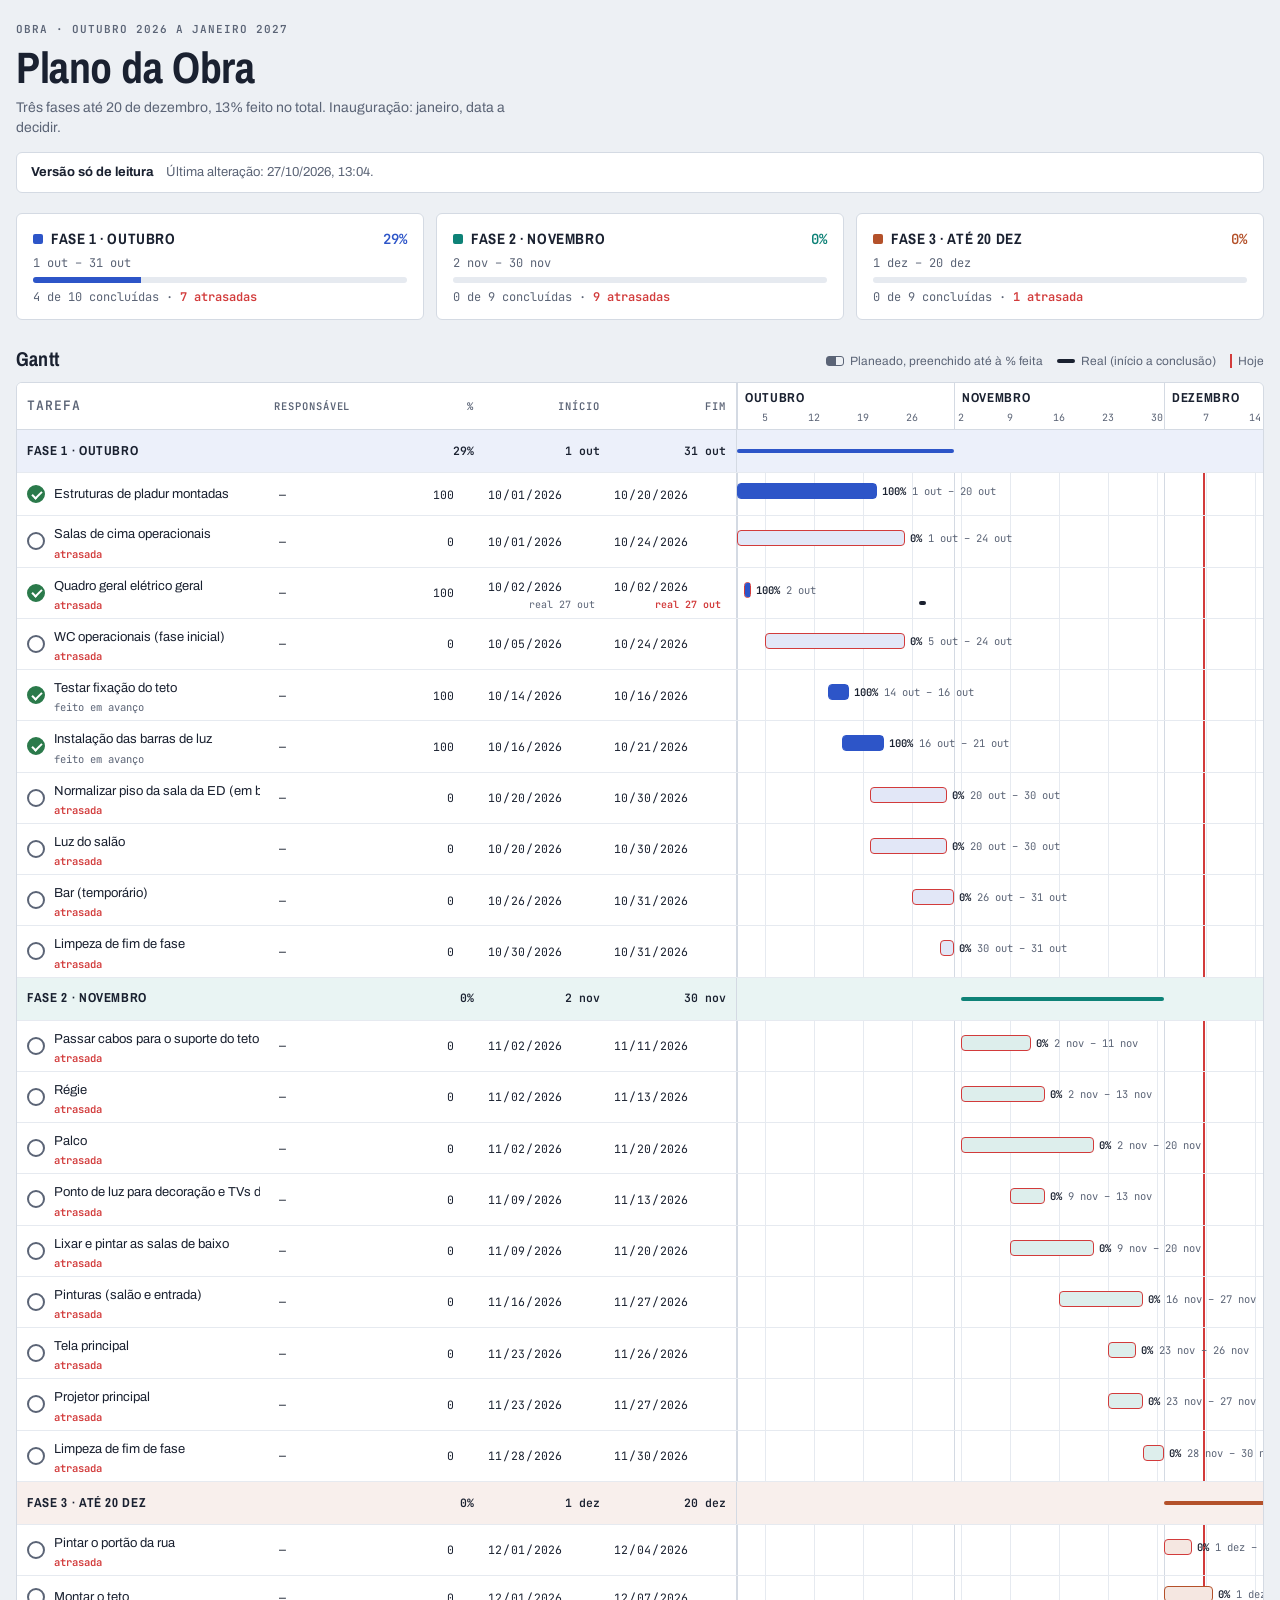
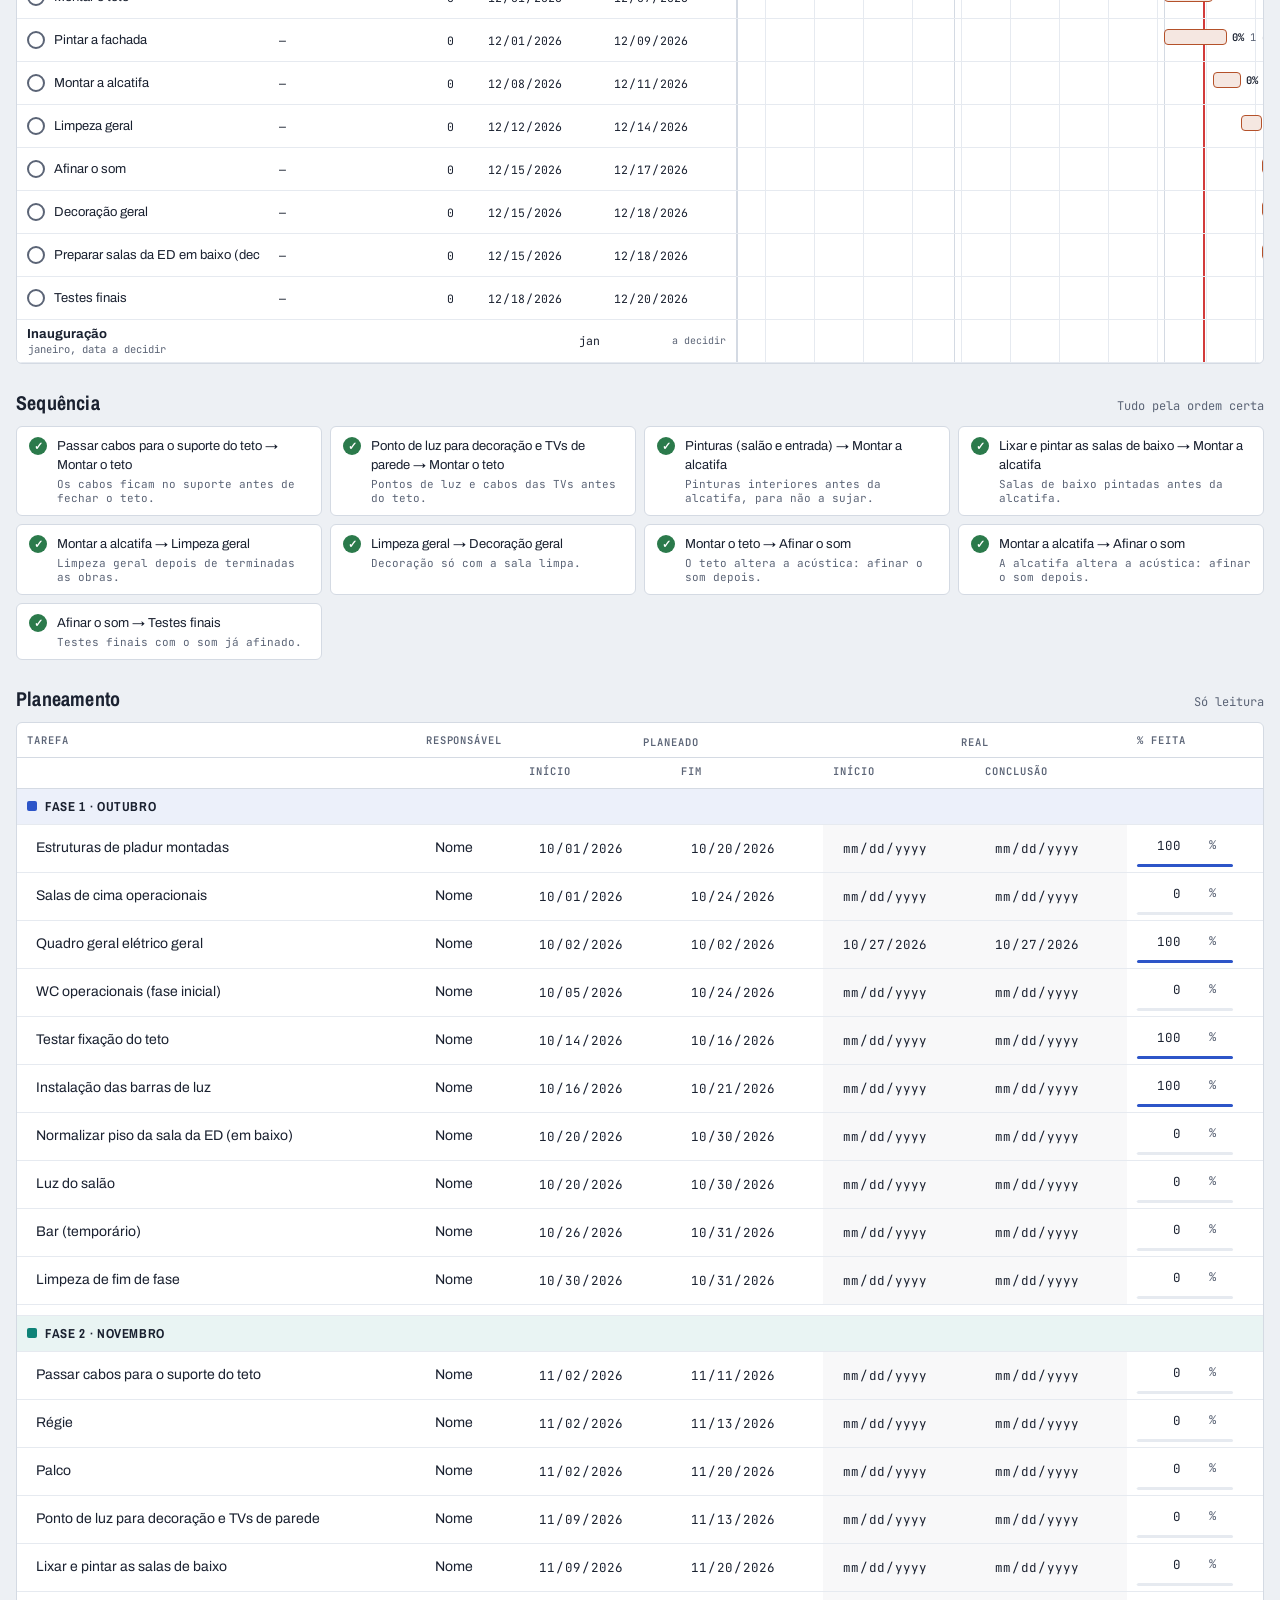
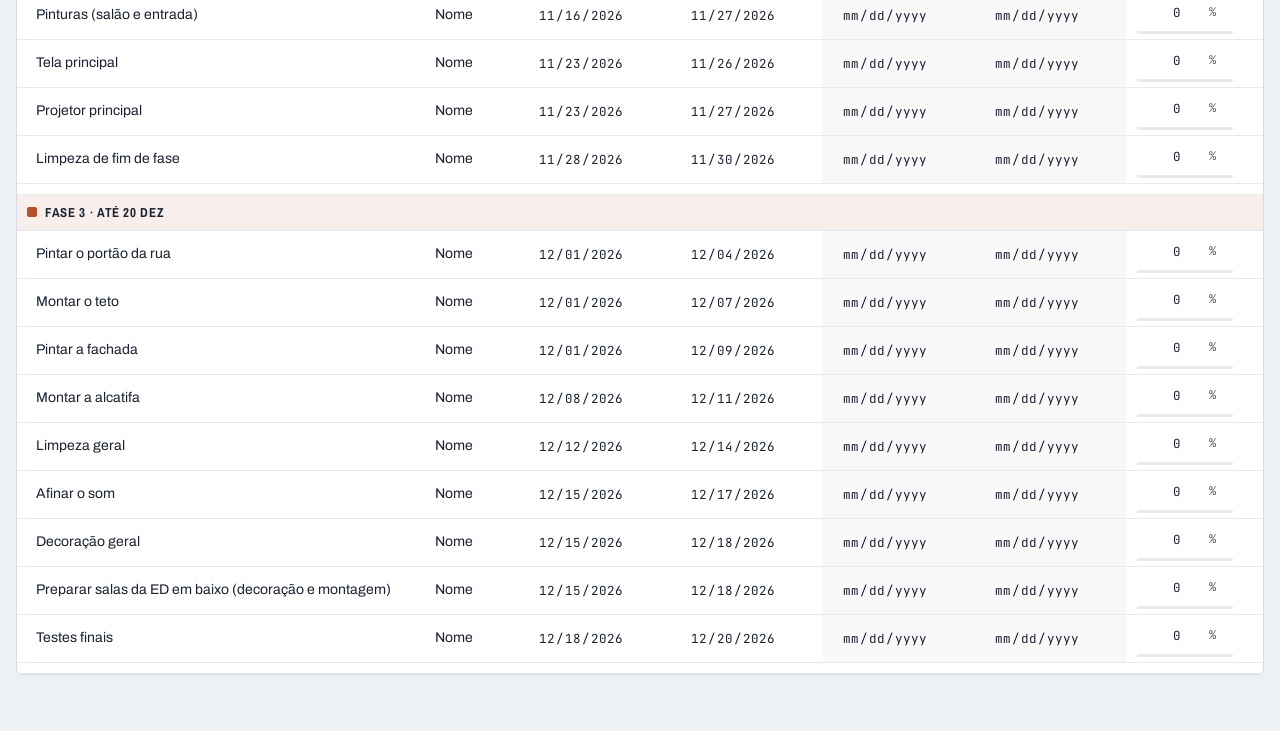
==== index.html @ 2e49a406 "Admin no GitHub: data.json como cópia mestre, página pública e página de edição Co-Authored-By: Clau" ====
<!doctype html>
<html lang="pt">
<head>
<meta charset="utf-8">
<meta name="viewport" content="width=device-width,initial-scale=1,viewport-fit=cover">
<title>Plano da Obra</title>
<link rel="stylesheet" href="https://fonts.googleapis.com/css2?family=Archivo:wght@400;500;600;700&family=Archivo+Narrow:wght@500;600;700&family=JetBrains+Mono:wght@400;500;600&display=swap">
<link rel="stylesheet" href="style.css">
<style>
:root{padding-top:env(safe-area-inset-top,0px);padding-bottom:env(safe-area-inset-bottom,0px)}body{margin:0}
/* Página pública: só leitura */
.btn.add,.btn.del,.g-add,.hint{display:none!important}
.st{pointer-events:none}
.in:disabled,.gd:disabled{opacity:1;color:var(--ink);-webkit-text-fill-color:var(--ink);cursor:default;border-color:transparent}
.gd::-webkit-calendar-picker-indicator,.in::-webkit-calendar-picker-indicator{display:none}
.ro{display:flex;flex-wrap:wrap;gap:4px 12px;align-items:baseline;margin-top:14px;padding:10px 14px;border:1px solid var(--line);border-radius:6px;background:var(--surface);font-size:13px;color:var(--muted)}
.ro b{color:var(--ink)}
.msg{max-width:1320px;margin:40px auto;color:var(--muted)}
</style>
</head>
<body>
<div id="app"><p class="msg">A carregar o plano…</p></div>
<script>
(function(){
  var app=document.getElementById('app');
  function when(iso){try{return new Date(iso).toLocaleString('pt-PT',{timeZone:'Europe/Lisbon',day:'2-digit',month:'2-digit',year:'numeric',hour:'2-digit',minute:'2-digit'})}catch(e){return ''}}
  function lock(){
    app.querySelectorAll('input,select,button').forEach(function(e){e.disabled=true;e.tabIndex=-1});
    var lede=app.querySelector('header .lede');
    if(lede&&!app.querySelector('.ro')){var d=document.createElement('div');d.className='ro';
      var u=window.PLANO.data.updatedAt;
      d.innerHTML='<b>Versão só de leitura</b><span>'+(u?'Última alteração: '+when(u)+'.':'')+'</span>';lede.after(d)}
  }
  window.PLANO={readOnly:true,message:'Só leitura'};
  fetch('data.json?t='+Date.now(),{cache:'no-store'})
    .then(function(r){if(!r.ok)throw new Error(r.status);return r.json()})
    .then(function(d){
      window.PLANO.data=d;
      var s=document.createElement('script');s.src='app.js?t='+Date.now();
      s.onload=function(){lock();new MutationObserver(lock).observe(app,{childList:true})};
      document.body.appendChild(s);
    })
    .catch(function(){app.innerHTML='<p class="msg">Não foi possível carregar o plano. Recarregue a página dentro de alguns segundos.</p>'});
})();
</script>
</body>
</html>
---- style.css ----
/* Layout: summary band of three phases, then one wide Gantt (sticky task column, scrolling timeline), then sequence checks, then the editable plan table. */
:root{
  --bg:#EDF0F4;--surface:#FFFFFF;--ink:#1A2130;--muted:#5B6476;--line:#D4DAE3;--soft:#E6EAF0;
  --p1:#2D55C8;--p2:#0E8277;--p3:#B4512A;--ok:#2B7A4B;--warn:#A0650F;--today:#D23B3B;
  --f-display:"Archivo Narrow","Arial Narrow",system-ui,sans-serif;
  --f-body:"Archivo",system-ui,-apple-system,"Segoe UI",sans-serif;
  --f-mono:"JetBrains Mono",ui-monospace,Menlo,Consolas,monospace;
  --lw:250px;
}
@media (prefers-color-scheme: dark){:root:not([data-theme="light"]){
  --bg:#11141A;--surface:#191E27;--ink:#E6E9EF;--muted:#98A1B1;--line:#2C3340;--soft:#222935;
  --p1:#7193F2;--p2:#3CB6A7;--p3:#E38D62;--ok:#5DC28B;--warn:#E3B04B;--today:#FF6B6B;color-scheme:dark}}
:root[data-theme="dark"]{
  --bg:#11141A;--surface:#191E27;--ink:#E6E9EF;--muted:#98A1B1;--line:#2C3340;--soft:#222935;
  --p1:#7193F2;--p2:#3CB6A7;--p3:#E38D62;--ok:#5DC28B;--warn:#E3B04B;--today:#FF6B6B;color-scheme:dark}
@media (max-width:640px){:root{--lw:150px}}
body{background:var(--bg);color:var(--ink);font-family:var(--f-body);font-size:14px;line-height:1.45;
  padding-left:max(16px,env(safe-area-inset-left,0px));padding-right:max(16px,env(safe-area-inset-right,0px));padding-block:24px 56px}
#app{max-width:1320px;margin:0 auto;display:flex;flex-direction:column;gap:28px}
button,input,select{font:inherit;color:inherit}
:focus-visible{outline:2px solid var(--p1);outline-offset:2px}
.eyebrow{font:600 11px/1 var(--f-mono);letter-spacing:.09em;text-transform:uppercase;color:var(--muted)}
h1{font:700 clamp(30px,5vw,44px)/1.02 var(--f-display);margin:10px 0 8px;letter-spacing:-.01em;text-wrap:balance}
h2{font:700 20px/1.1 var(--f-display);margin:0;letter-spacing:.01em;text-wrap:balance}
.lede{margin:0;color:var(--muted);max-width:62ch}
.phases{display:grid;grid-template-columns:repeat(auto-fit,minmax(220px,1fr));gap:12px;margin-top:20px}
.ph{background:var(--surface);border:1px solid var(--line);border-radius:6px;padding:14px 16px;display:grid;gap:6px;min-width:0}
.ph-name{display:flex;align-items:center;gap:8px;font:700 15px var(--f-display);text-transform:uppercase;letter-spacing:.04em}
.ph-name i{width:10px;height:10px;background:var(--pc);border-radius:2px;flex:none}
.ph-dates,.ph-count{font:12px var(--f-mono);color:var(--muted);font-variant-numeric:tabular-nums}
.ph-bar{height:6px;background:var(--soft);border-radius:3px;overflow:hidden}
.ph-bar span{display:block;height:100%;background:var(--pc)}
.save{font:12px var(--f-mono);color:var(--muted)}
.sec{display:flex;flex-direction:column;gap:12px}
.sec-head{display:flex;flex-wrap:wrap;align-items:baseline;justify-content:space-between;gap:8px 16px}
.legend{display:flex;flex-wrap:wrap;gap:6px 14px;font-size:12px;color:var(--muted)}
.legend span{display:inline-flex;align-items:center;gap:6px}
.lg{width:18px;height:10px;border-radius:3px;border:1.5px solid var(--muted);box-sizing:border-box}
.lg.l-curso{background:repeating-linear-gradient(135deg,var(--muted) 0 3px,transparent 3px 6px)}
.lg.l-feito{background:var(--muted)}
.lg.l-hoje{width:2px;height:14px;border:0;background:var(--today);border-radius:0}
.hint{font-size:12.5px;color:var(--muted);margin:0}
/* Gantt */
.gantt{background:var(--surface);border:1px solid var(--line);border-radius:6px;overflow-x:auto}
.gi{position:relative}
.g-head,.g-row{display:flex}
.g-left{position:sticky;left:0;z-index:3;flex:0 0 var(--lw);width:var(--lw);box-sizing:border-box;background:var(--surface);
  border-right:1px solid var(--line);display:flex;align-items:center;gap:8px;padding:6px 10px;min-width:0}
.g-head .g-left{font:600 10.5px var(--f-mono);text-transform:uppercase;letter-spacing:.09em;color:var(--muted);border-bottom:1px solid var(--line)}
.g-scale{position:relative;flex:1 0 auto;height:46px;border-bottom:1px solid var(--line)}
.m-lbl{position:absolute;top:0;height:100%;box-sizing:border-box;border-left:1px solid var(--line);padding:6px 0 0 7px;
  font:700 13px var(--f-display);text-transform:uppercase;letter-spacing:.05em}
.w-lbl{position:absolute;bottom:5px;font:10px var(--f-mono);color:var(--muted);transform:translateX(-50%);font-variant-numeric:tabular-nums}
.g-body{position:relative}
.g-overlay{position:absolute;top:0;bottom:0;left:var(--lw);pointer-events:none;z-index:0}
.wl{position:absolute;top:0;bottom:0;width:1px;background:var(--soft)}
.ml{position:absolute;top:0;bottom:0;width:1px;background:var(--line)}
.jan{position:absolute;top:0;bottom:0;background:repeating-linear-gradient(135deg,transparent 0 6px,var(--soft) 6px 7px)}
.today{position:absolute;top:0;bottom:0;width:2px;background:var(--today);z-index:4}
.today b{position:absolute;top:2px;left:5px;font:600 10px var(--f-mono);color:var(--today);text-transform:uppercase;letter-spacing:.06em;white-space:nowrap}
.g-row{position:relative;z-index:1;border-bottom:1px solid var(--soft);min-height:36px}
.g-track{position:relative;flex:1 0 auto}
.g-name{font-size:13px;line-height:1.25;min-width:0;overflow-wrap:anywhere}
.g-name small{display:block;font:10.5px var(--f-mono);color:var(--muted)}
.g-phase .g-left,.g-phase{background:color-mix(in srgb,var(--pc) 9%,var(--surface))}
.g-phase .g-left{font:700 13px var(--f-display);text-transform:uppercase;letter-spacing:.05em}
.g-span{position:absolute;top:50%;height:4px;margin-top:-2px;background:var(--pc);border-radius:2px}
.bar{position:absolute;top:50%;height:16px;margin-top:-8px;box-sizing:border-box;border-radius:4px;border:1.5px solid var(--pc);
  background:color-mix(in srgb,var(--pc) 14%,var(--surface))}
.b-em-curso{background:repeating-linear-gradient(135deg,color-mix(in srgb,var(--pc) 60%,var(--surface)) 0 4px,color-mix(in srgb,var(--pc) 18%,var(--surface)) 4px 8px)}
.b-feito{background:var(--pc)}
.bar-d{position:absolute;left:100%;top:50%;transform:translateY(-50%);margin-left:6px;font:10.5px var(--f-mono);color:var(--muted);white-space:nowrap;font-variant-numeric:tabular-nums}
.ms-band{position:absolute;top:50%;height:16px;margin-top:-8px;border:1.5px dashed var(--ink);border-radius:4px;box-sizing:border-box}
.ms-band span{position:absolute;left:8px;top:50%;transform:translateY(-50%);font:600 10.5px var(--f-mono);white-space:nowrap}
.st{flex:none;width:18px;height:18px;border-radius:50%;border:2px solid var(--muted);background:transparent;padding:0;cursor:pointer;position:relative}
.st-em-curso{border-color:var(--warn);background:linear-gradient(90deg,var(--warn) 50%,transparent 50%)}
.st-feito{border-color:var(--ok);background:var(--ok)}
.st-feito::after{content:"";position:absolute;left:5px;top:1.5px;width:4px;height:8px;border:solid var(--surface);border-width:0 2px 2px 0;transform:rotate(45deg)}
/* Sequence */
.checks{list-style:none;margin:0;padding:0;display:grid;grid-template-columns:repeat(auto-fit,minmax(300px,1fr));gap:8px}
.checks li{display:flex;gap:10px;align-items:flex-start;background:var(--surface);border:1px solid var(--line);border-radius:6px;padding:10px 12px;min-width:0}
.checks li.bad{border-color:var(--warn);background:color-mix(in srgb,var(--warn) 9%,var(--surface))}
.ck{flex:none;font:700 11px/18px var(--f-mono);width:18px;height:18px;text-align:center;border-radius:50%;color:var(--surface);background:var(--ok)}
.bad .ck{background:var(--warn)}
.checks p{margin:0;font-size:13px;min-width:0}
.checks p small{display:block;color:var(--muted);font:11px var(--f-mono);margin-top:2px}
/* Plan table */
.plan{background:var(--surface);border:1px solid var(--line);border-radius:6px;overflow-x:auto}
table{border-collapse:collapse;width:100%;min-width:680px}
th{font:600 10.5px var(--f-mono);text-transform:uppercase;letter-spacing:.09em;color:var(--muted);text-align:left;padding:10px 10px;border-bottom:1px solid var(--line)}
td{padding:5px 10px;border-bottom:1px solid var(--soft);vertical-align:middle}
tr.ph-row td{background:color-mix(in srgb,var(--pc) 9%,var(--surface));font:700 13px var(--f-display);text-transform:uppercase;letter-spacing:.05em;padding-block:9px}
tr.ph-row td i{display:inline-block;width:10px;height:10px;background:var(--pc);border-radius:2px;margin-right:8px}
.in{width:100%;box-sizing:border-box;border:1px solid transparent;background:transparent;border-radius:4px;padding:6px 8px}
.in:hover{border-color:var(--line)}
.in:focus{border-color:var(--p1);background:var(--bg);outline:none}
input[type=date].in{font:12.5px var(--f-mono);font-variant-numeric:tabular-nums;min-width:132px}
select.in{min-width:110px;cursor:pointer}
.days{font:12px var(--f-mono);color:var(--muted);text-align:right;white-space:nowrap;font-variant-numeric:tabular-nums}
.btn{border:1px solid var(--line);background:var(--surface);border-radius:4px;padding:6px 10px;cursor:pointer;font-size:12.5px}
.btn:hover{border-color:var(--muted)}
.btn.add{color:var(--pc);border-style:dashed;border-color:color-mix(in srgb,var(--pc) 50%,var(--line))}
.btn.del{color:var(--muted);padding:4px 8px}
.btn.del.arm{color:var(--surface);background:var(--today);border-color:var(--today)}

/* v2: % feita e datas reais */
.g-row{min-height:42px}
.bar{margin-top:-11px}
.bar .fill{position:absolute;left:0;top:0;bottom:0;background:var(--pc);border-radius:2px 0 0 2px}
.b-late{border-color:var(--today)}
.bar-d b{color:var(--ink);font-weight:600}
.real{position:absolute;top:50%;margin-top:8px;height:4px;background:var(--ink);border-radius:2px}
.real.open{background:repeating-linear-gradient(90deg,var(--ink) 0 6px,transparent 6px 9px)}
.late-t{color:var(--today);font-weight:600}
.ph-pct{margin-left:auto;font:600 14px var(--f-mono);color:var(--pc);letter-spacing:0}
.lg.l-plan{border-color:var(--muted);background:linear-gradient(90deg,var(--muted) 55%,transparent 55%)}
.lg.l-real{height:4px;border:0;background:var(--ink);border-radius:2px}
table{min-width:1000px}
th.c-name{width:32%}
th.grp{text-align:center;border-bottom:1px solid var(--line);padding-bottom:6px}
tr.sub th{padding-top:6px}
.real-c{background:color-mix(in srgb,var(--ink) 3%,var(--surface))}
.in.is-late{color:var(--today);font-weight:600}
.pct{display:grid;grid-template-columns:68px auto;align-items:center;gap:3px 4px;min-width:96px}
.pct input.in{font:12.5px var(--f-mono);text-align:right;font-variant-numeric:tabular-nums}
.pct span{font:12px var(--f-mono);color:var(--muted)}
.pct i{grid-column:1/-1;height:3px;border-radius:2px;background:linear-gradient(90deg,var(--pc) var(--w),var(--soft) var(--w))}
/* v3: colunas de início e fim no Gantt */
:root{--lw:420px}
@media (max-width:640px){:root{--lw:150px}}
.g-left .g-name{flex:1 1 auto}
.g-dt{flex:0 0 64px;text-align:right;font:11.5px/1.25 var(--f-mono);font-variant-numeric:tabular-nums;color:var(--ink);white-space:nowrap}
.g-dt small{display:block;font-size:10px;color:var(--muted)}
.g-dt small.lt{color:var(--today);font-weight:600}
.g-head .g-dt{font:600 10.5px var(--f-mono);color:var(--muted);letter-spacing:.09em}
.g-phase .g-dt{font-weight:600;text-transform:none;letter-spacing:0}
@media (max-width:640px){.g-dt{display:none}}
/* v4: datas editáveis no Gantt */
:root{--lw:520px}
@media (max-width:640px){:root{--lw:150px}}
.g-dt{flex-basis:118px}
.gd{width:100%;box-sizing:border-box;font:11.5px var(--f-mono);font-variant-numeric:tabular-nums;color:var(--ink);background:transparent;border:1px solid transparent;border-radius:4px;padding:3px 4px;cursor:pointer}
.gd:hover{border-color:var(--line)}
.gd:focus{border-color:var(--p1);background:var(--bg);outline:none}
.g-ed small{padding-right:5px}
/* v5: % editável no Gantt */
:root{--lw:590px}
@media (max-width:640px){:root{--lw:150px}}
.g-dt.g-pc{flex-basis:62px}
.gp{text-align:right;cursor:text}
/* v6: responsável, nome editável, adicionar tarefas no Gantt */
:root{--lw:720px}
@media (max-width:640px){:root{--lw:170px}}
.g-dt.g-ow{flex-basis:130px;text-align:left}
.go,.gn{cursor:text}
.gn{font:13px/1.25 var(--f-body);padding:3px 5px;margin-left:-5px;width:calc(100% + 5px)}
.g-name small{padding-left:1px}
.g-add{min-height:38px}
.g-add .g-left{background:var(--surface)}
.g-add .btn{padding:4px 10px;font-size:12px}
@media (max-width:640px){.g-add .btn{white-space:nowrap}}
table{min-width:1140px}
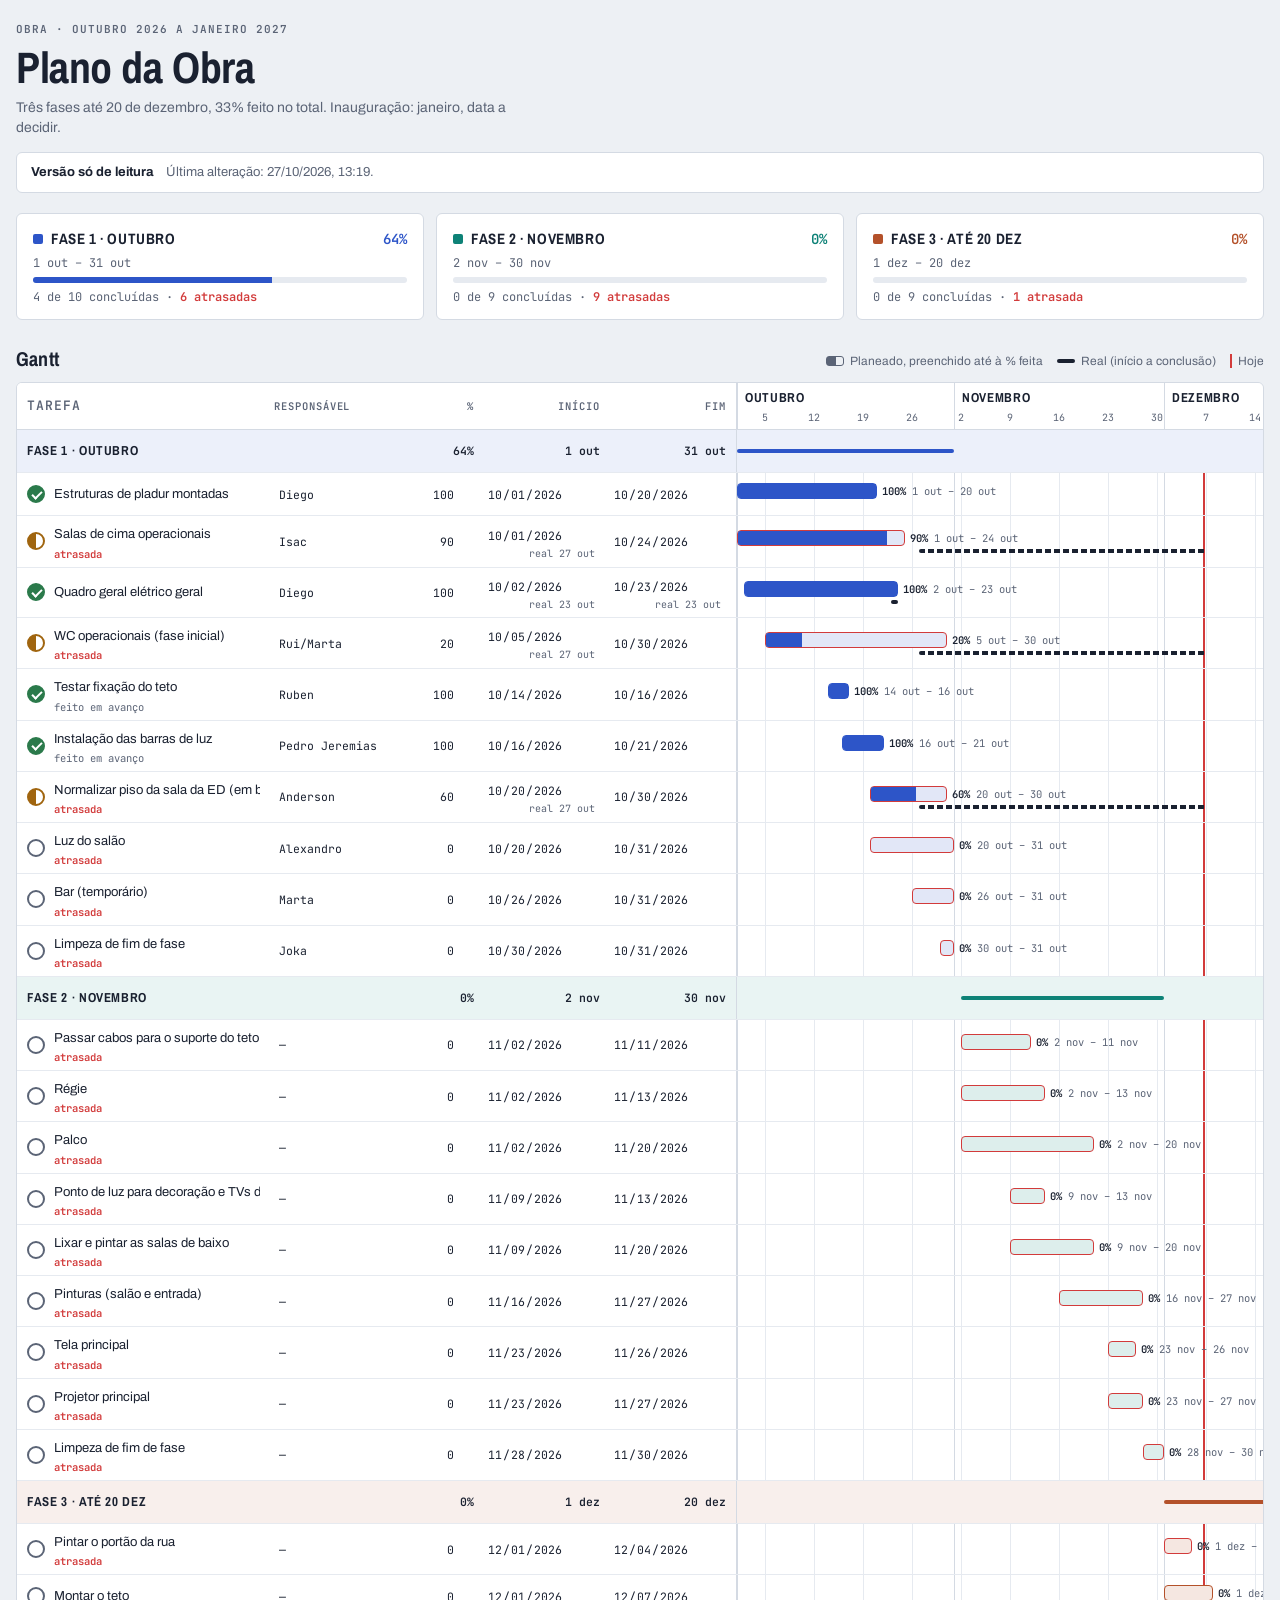
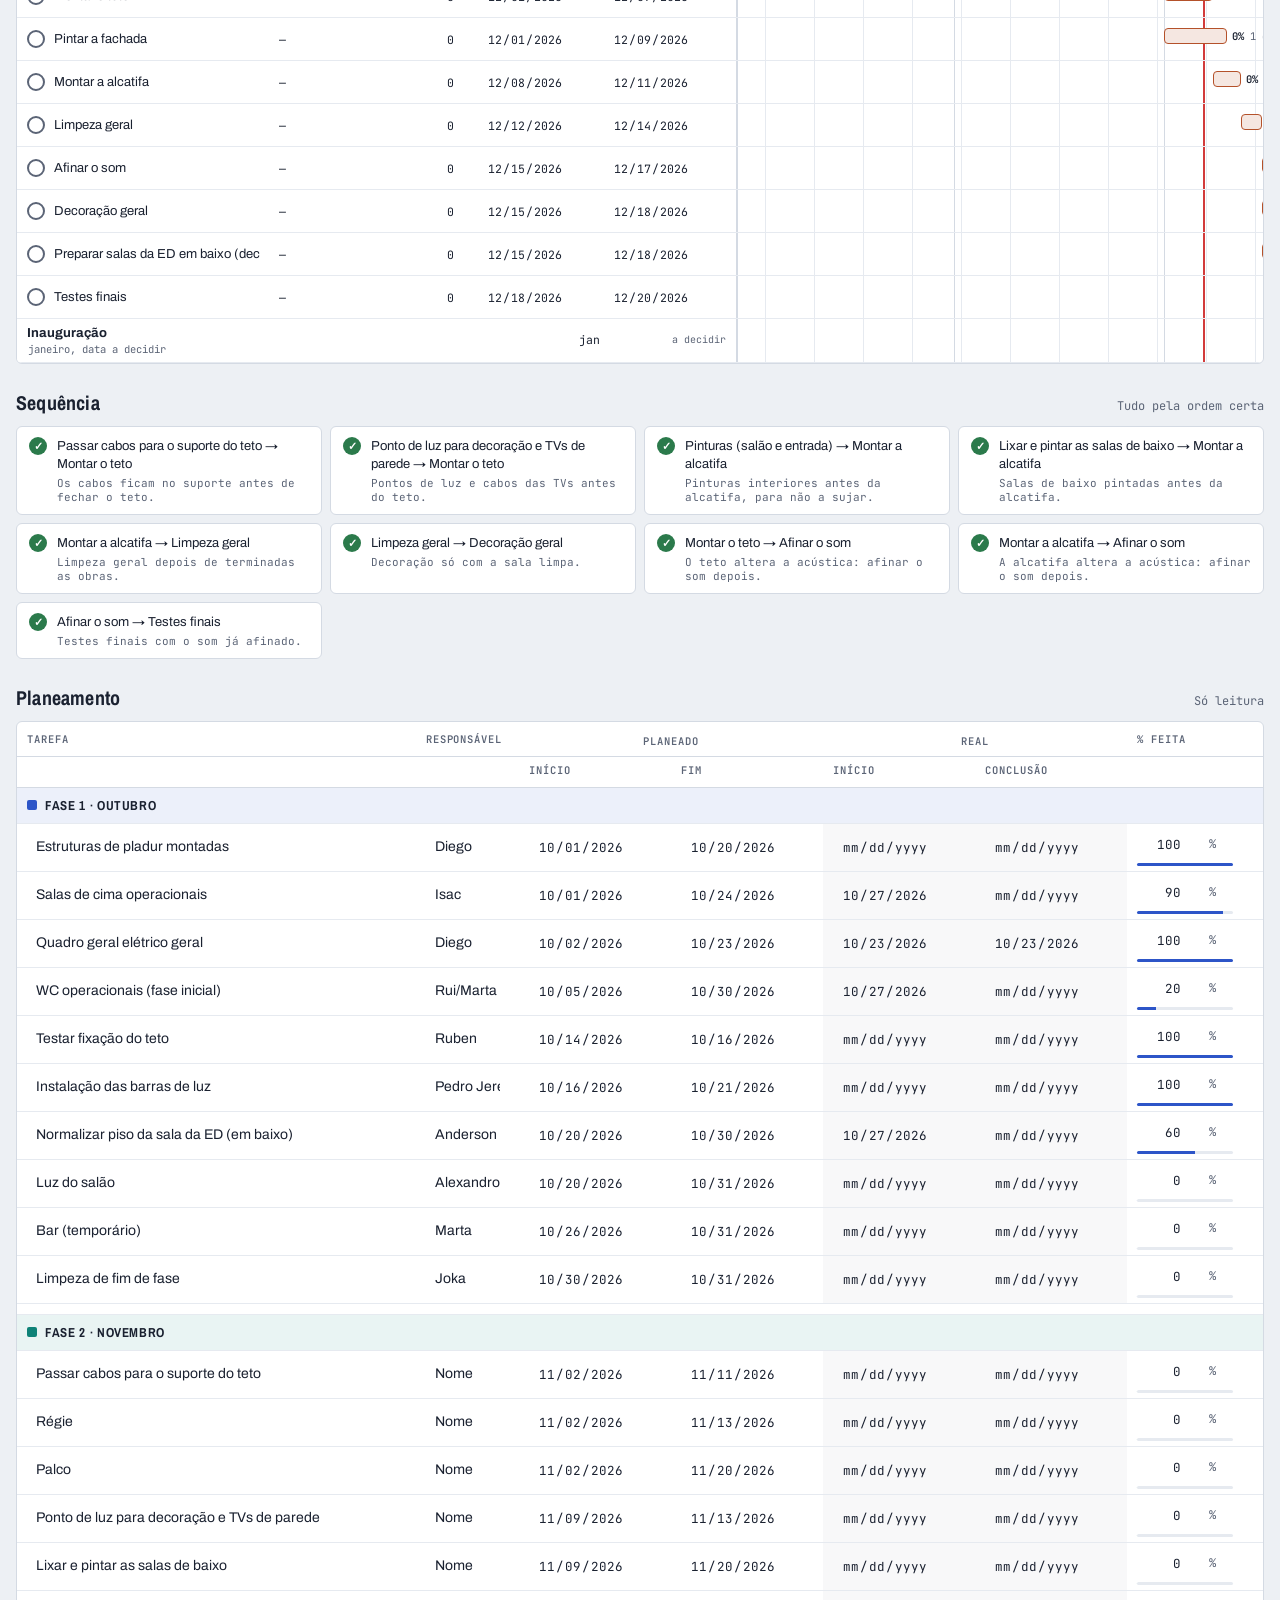
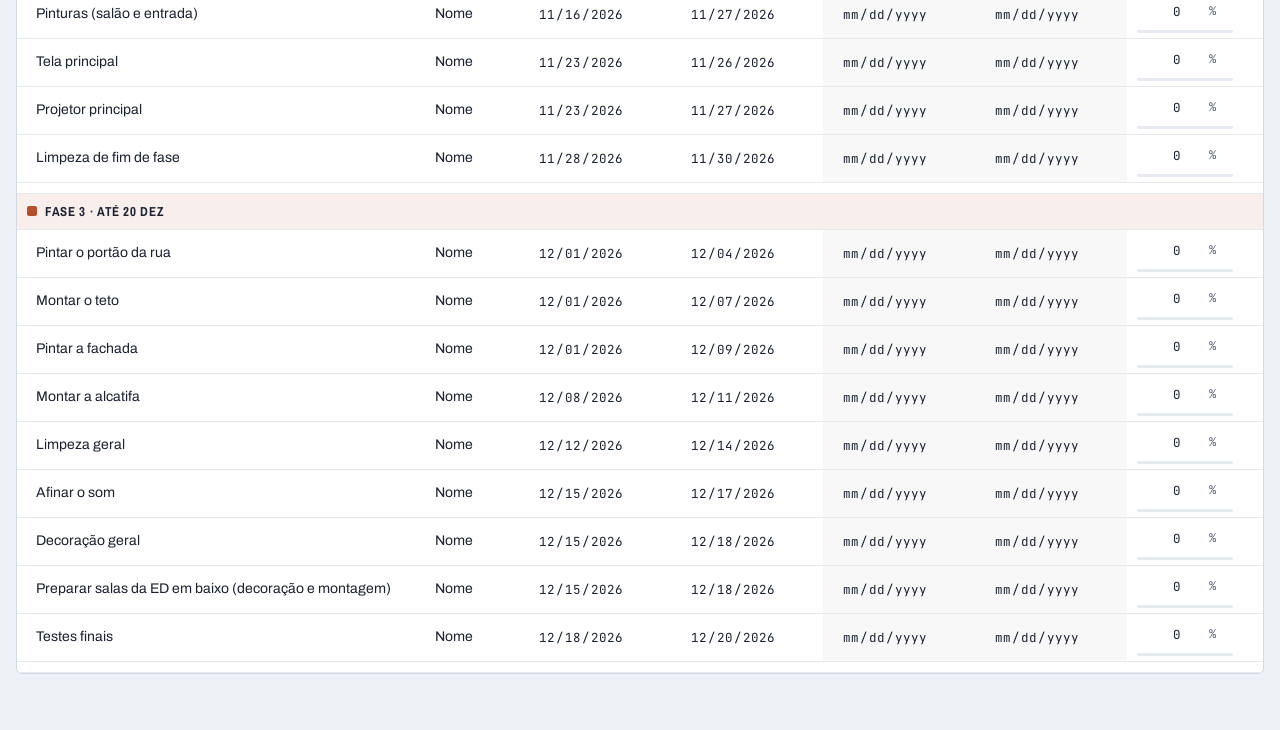
==== commit 615a8aed: "Página pública lê os dados diretamente do repositório Co-Authored-By: Claude Opus 5.5 <noreply@anthr" ====
--- a/index.html
+++ b/index.html
@@ -32,8 +32,14 @@
       d.innerHTML='<b>Versão só de leitura</b><span>'+(u?'Última alteração: '+when(u)+'.':'')+'</span>';lede.after(d)}
   }
   window.PLANO={readOnly:true,message:'Só leitura'};
-  fetch('data.json?t='+Date.now(),{cache:'no-store'})
-    .then(function(r){if(!r.ok)throw new Error(r.status);return r.json()})
+  // Lê os dados diretamente do repositório (atualizado no momento em que o admin grava).
+  // Se falhar (ex.: limite de pedidos do GitHub), usa a cópia publicada pelo GitHub Pages.
+  function direct(){return fetch('https://api.github.com/repos/cclx-pt/plano-obramoitabarreiro/contents/data.json?ref=main&t='+Date.now(),
+      {cache:'no-store',headers:{'Accept':'application/vnd.github.raw+json'}})
+    .then(function(r){if(!r.ok)throw new Error(r.status);return r.json()})}
+  function pages(){return fetch('data.json?t='+Date.now(),{cache:'no-store'})
+    .then(function(r){if(!r.ok)throw new Error(r.status);return r.json()})}
+  direct().catch(pages)
     .then(function(d){
       window.PLANO.data=d;
       var s=document.createElement('script');s.src='app.js?t='+Date.now();
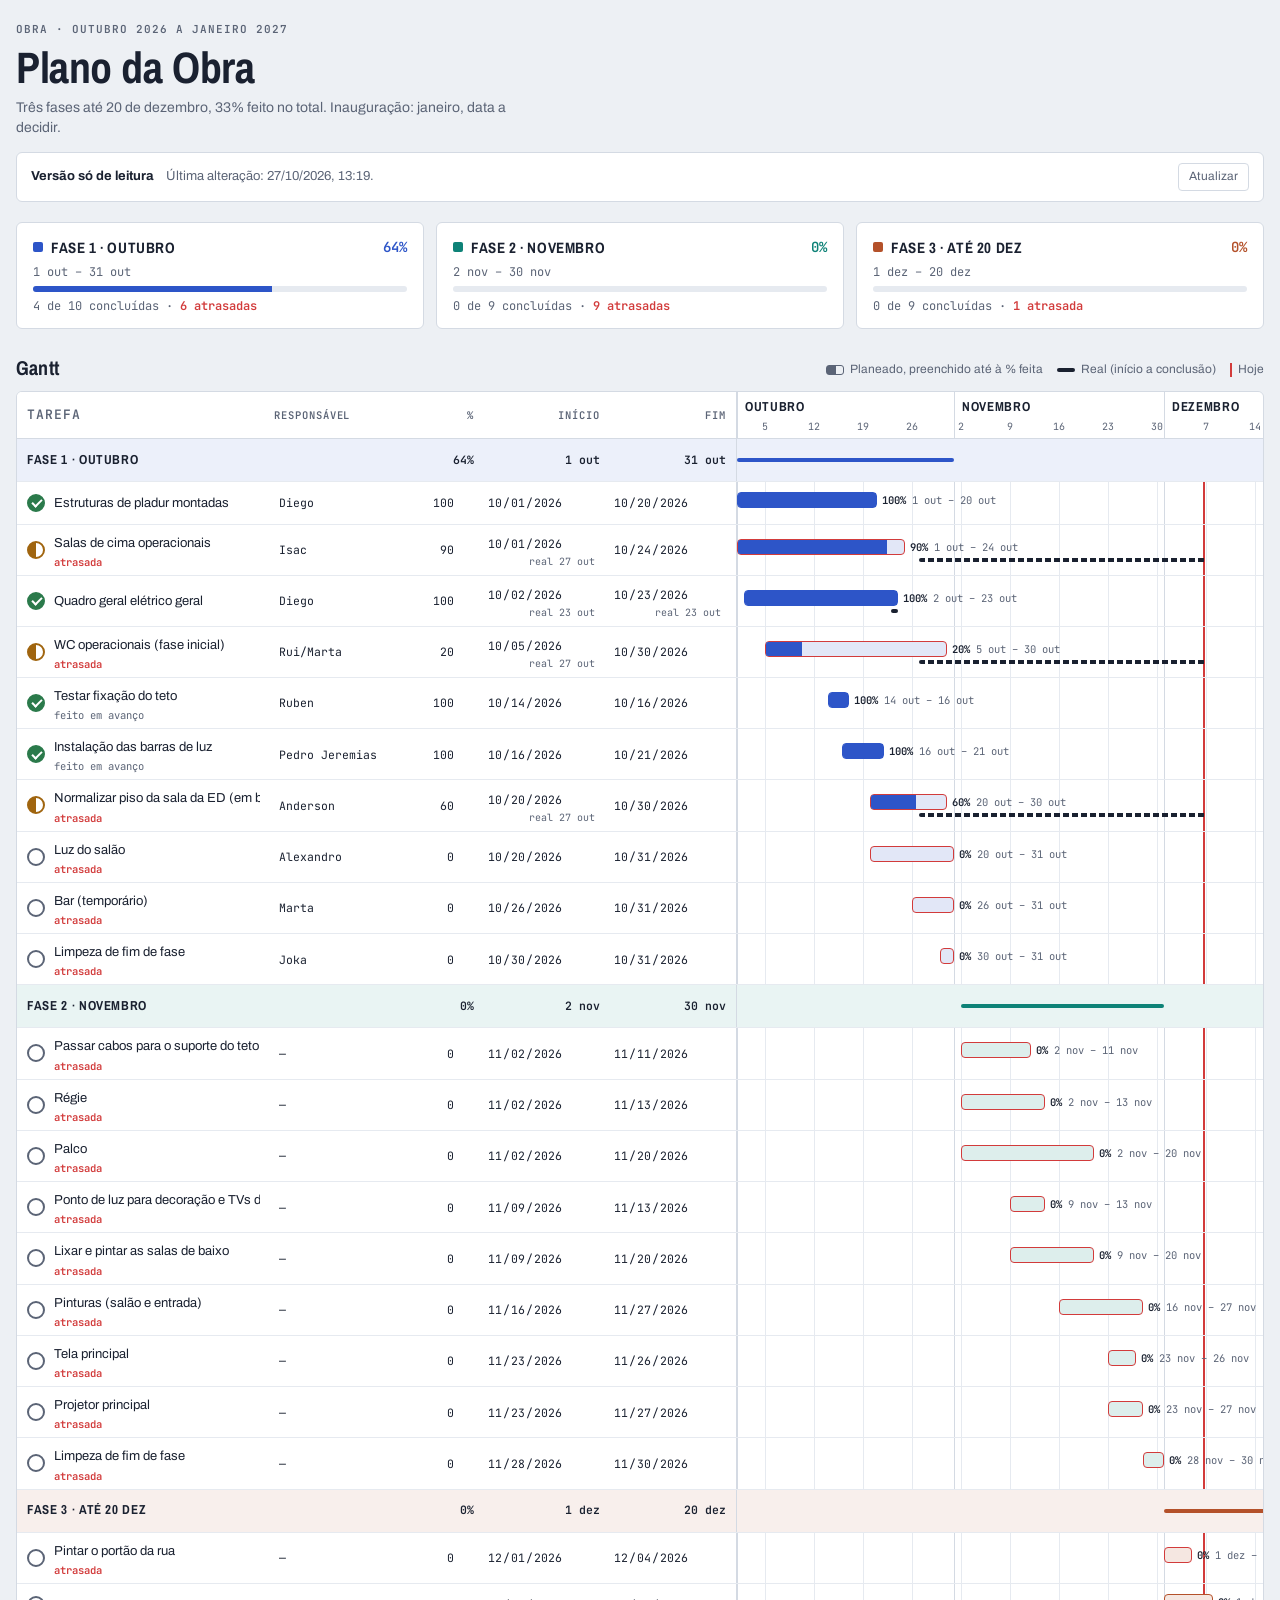
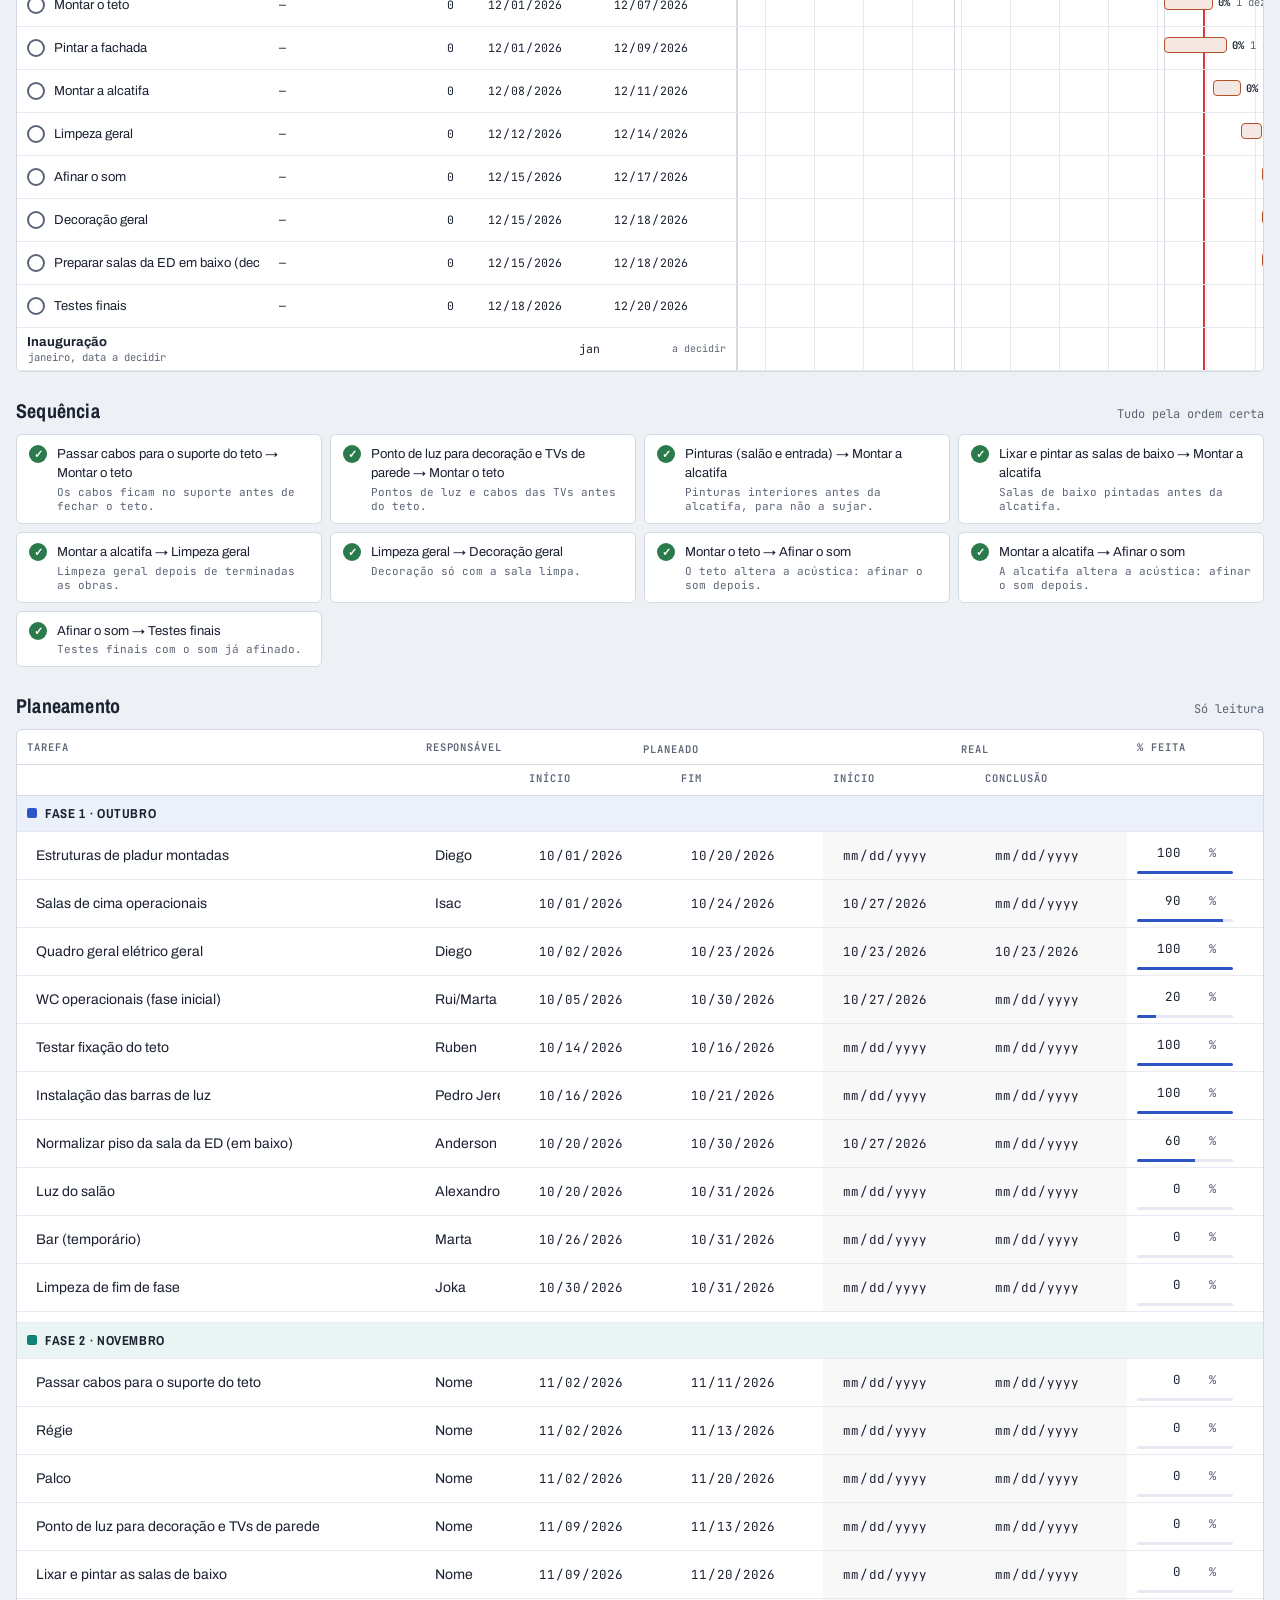
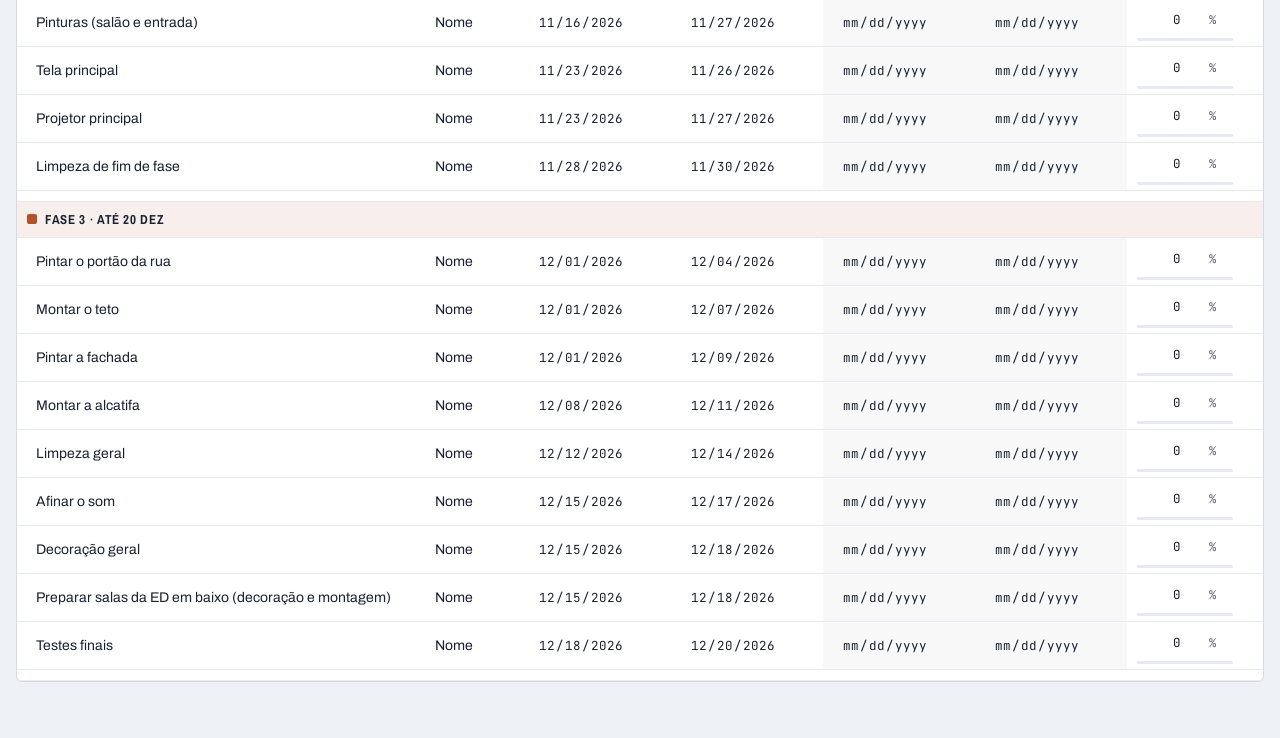
==== commit 479353a3: "Botão Sincronizar agora (admin) e Atualizar (página pública) Co-Authored-By: Claude Opus 5.5 <norepl" ====
--- a/index.html
+++ b/index.html
@@ -15,6 +15,7 @@
 .gd::-webkit-calendar-picker-indicator,.in::-webkit-calendar-picker-indicator{display:none}
 .ro{display:flex;flex-wrap:wrap;gap:4px 12px;align-items:baseline;margin-top:14px;padding:10px 14px;border:1px solid var(--line);border-radius:6px;background:var(--surface);font-size:13px;color:var(--muted)}
 .ro b{color:var(--ink)}
+.ro .rf{margin-left:auto;padding:4px 10px;font-size:12px}
 .msg{max-width:1320px;margin:40px auto;color:var(--muted)}
 </style>
 </head>
@@ -25,12 +26,15 @@
   var app=document.getElementById('app');
   function when(iso){try{return new Date(iso).toLocaleString('pt-PT',{timeZone:'Europe/Lisbon',day:'2-digit',month:'2-digit',year:'numeric',hour:'2-digit',minute:'2-digit'})}catch(e){return ''}}
   function lock(){
-    app.querySelectorAll('input,select,button').forEach(function(e){e.disabled=true;e.tabIndex=-1});
+    app.querySelectorAll('input,select,button:not(.rf)').forEach(function(e){e.disabled=true;e.tabIndex=-1});
     var lede=app.querySelector('header .lede');
     if(lede&&!app.querySelector('.ro')){var d=document.createElement('div');d.className='ro';
       var u=window.PLANO.data.updatedAt;
-      d.innerHTML='<b>Versão só de leitura</b><span>'+(u?'Última alteração: '+when(u)+'.':'')+'</span>';lede.after(d)}
+      d.innerHTML='<b>Versão só de leitura</b><span>'+(u?'Última alteração: '+when(u)+'.':'')+'</span><button class="btn rf" type="button">Atualizar</button>';lede.after(d);
+      d.querySelector('.rf').onclick=refresh}
   }
+  function refresh(){var b=app.querySelector('.rf');if(b)b.textContent='A atualizar…';
+    direct().catch(pages).then(function(d){window.PLANO.data=d;window.PLANO.rerender(d)},function(){if(b)b.textContent='Tente outra vez'})}
   window.PLANO={readOnly:true,message:'Só leitura'};
   // Lê os dados diretamente do repositório (atualizado no momento em que o admin grava).
   // Se falhar (ex.: limite de pedidos do GitHub), usa a cópia publicada pelo GitHub Pages.
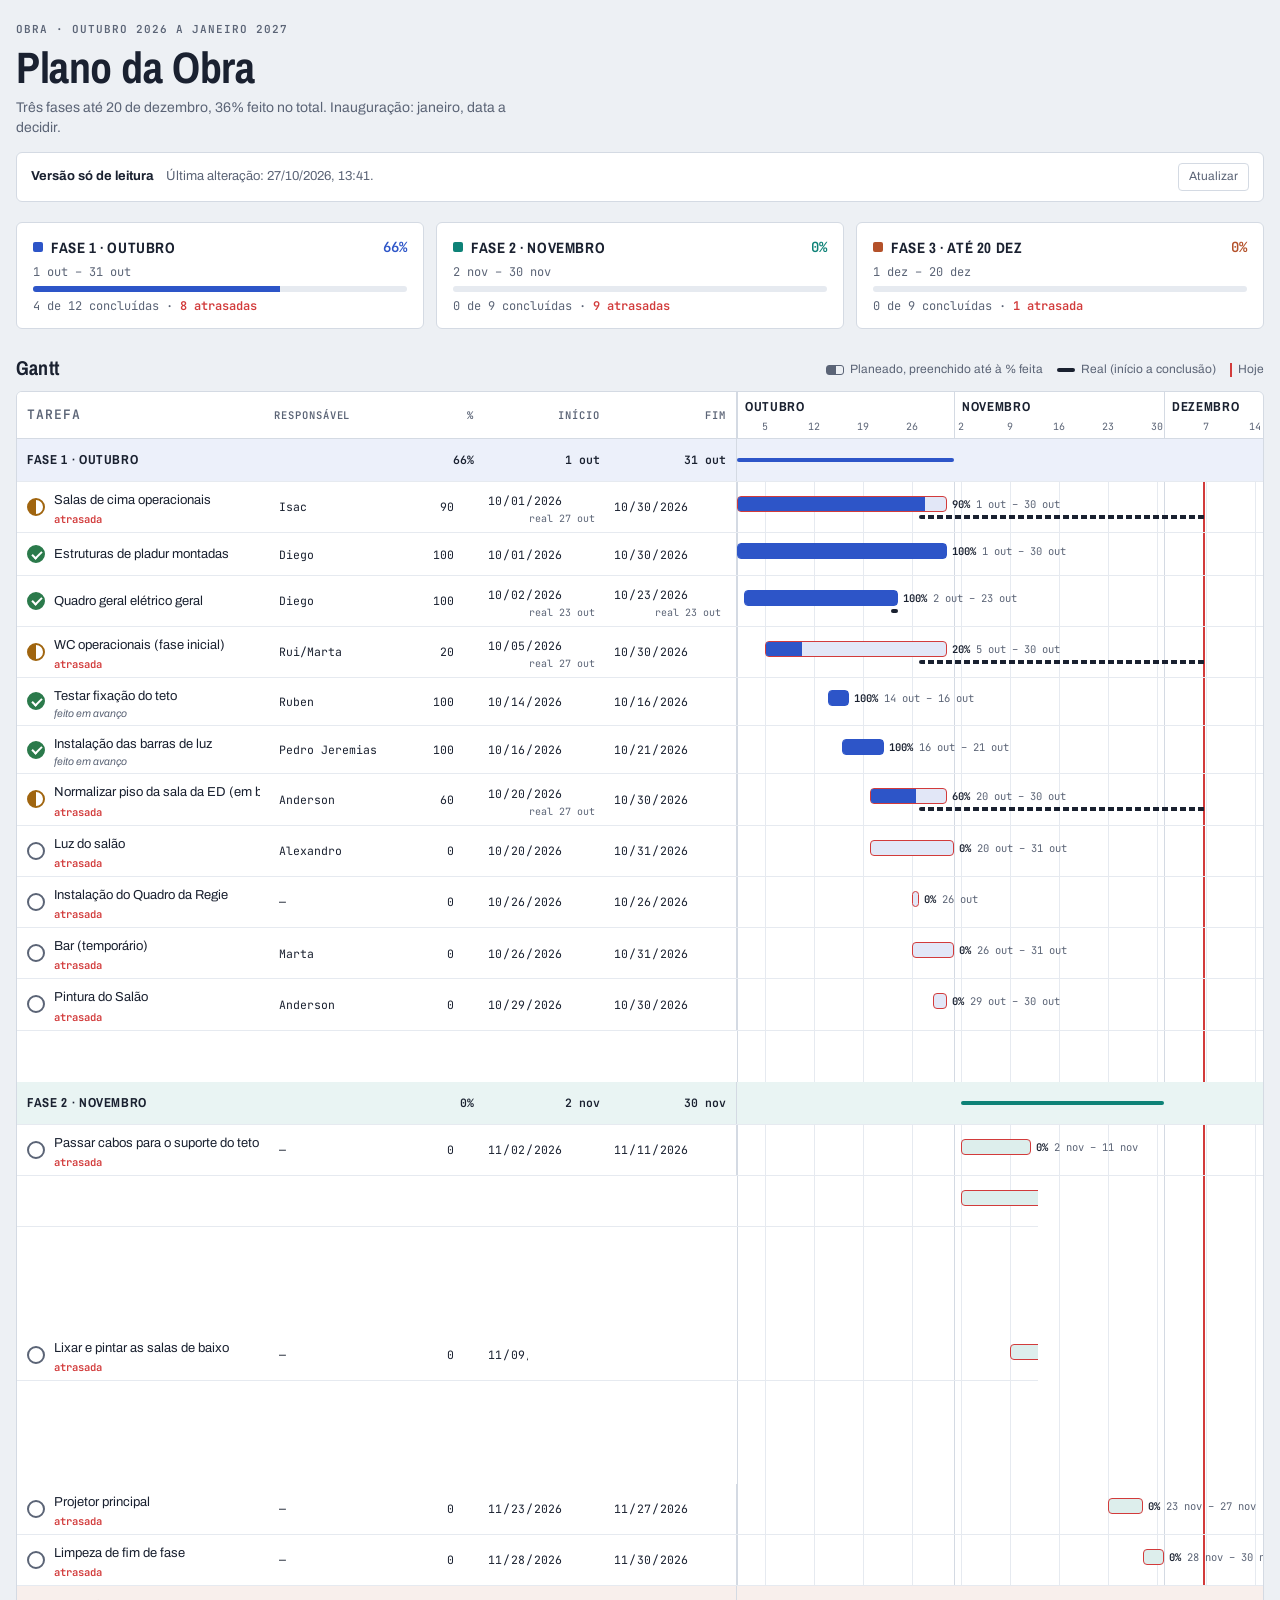
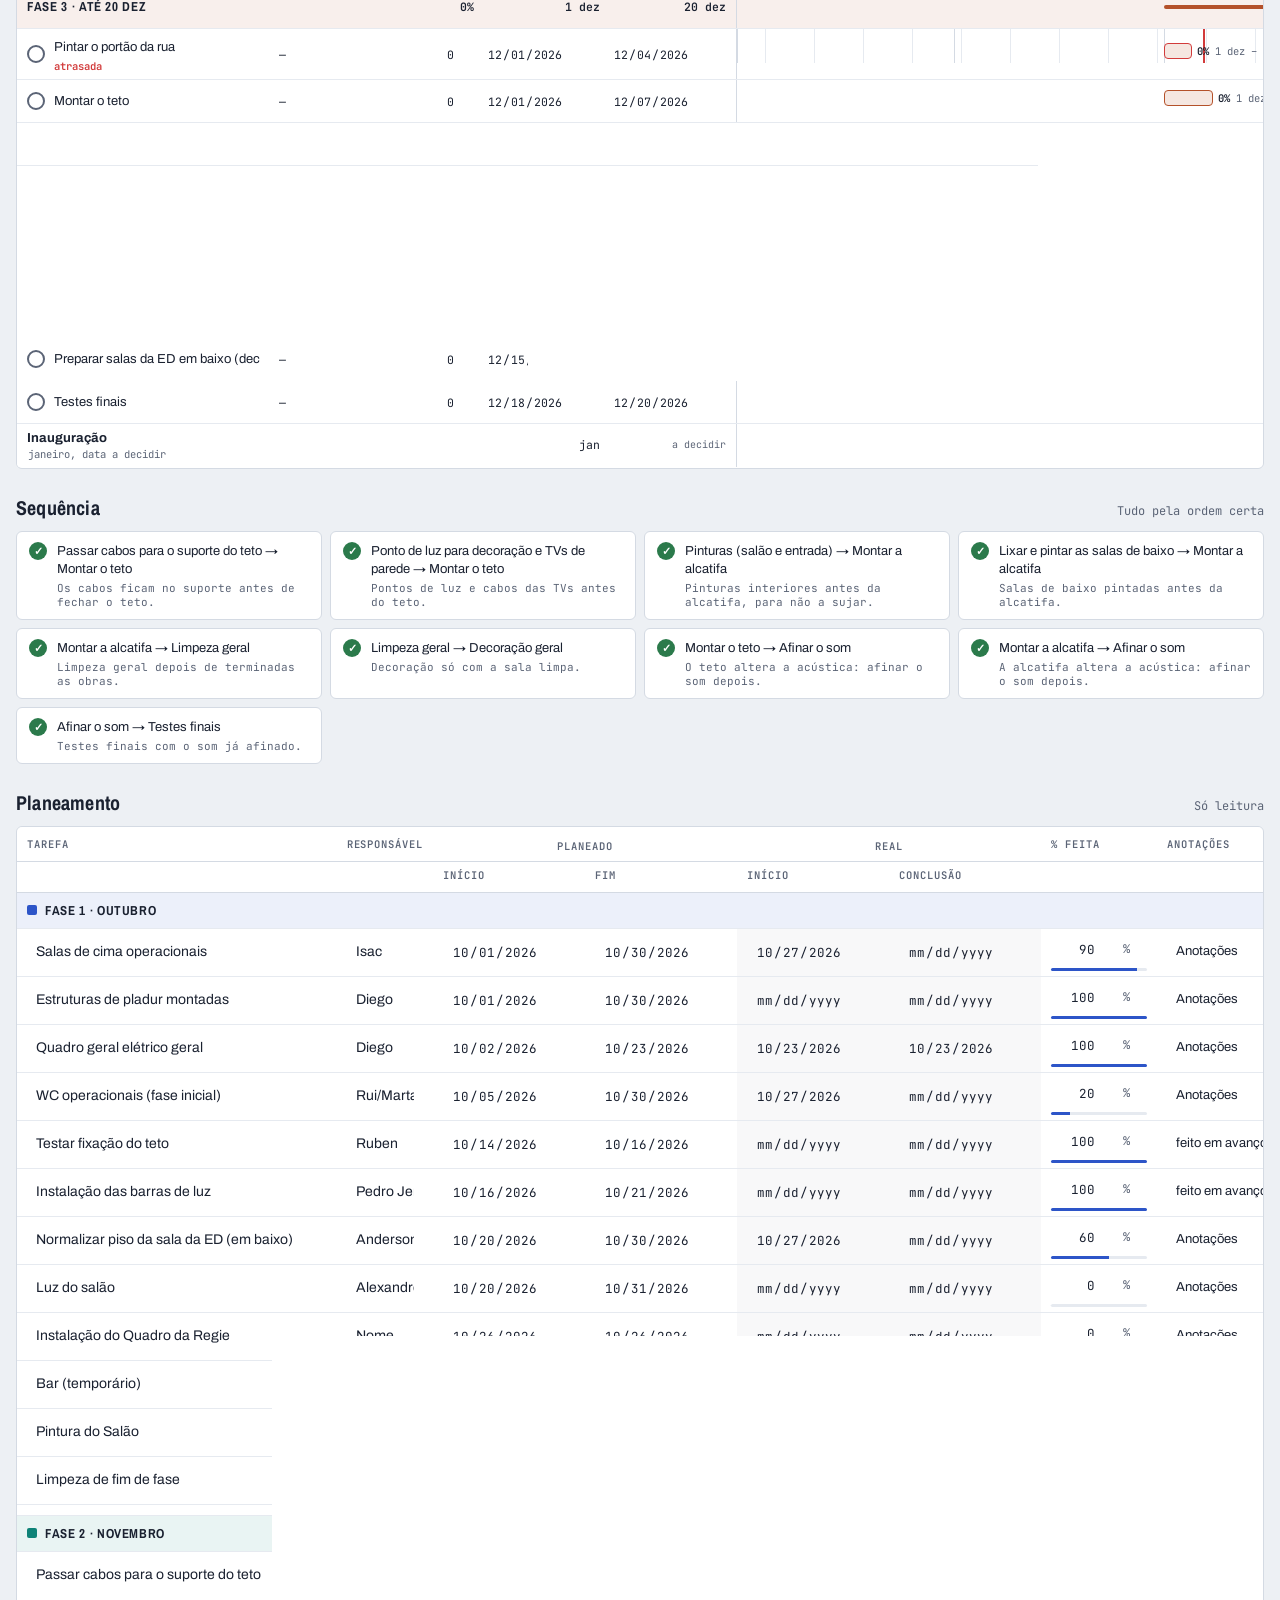
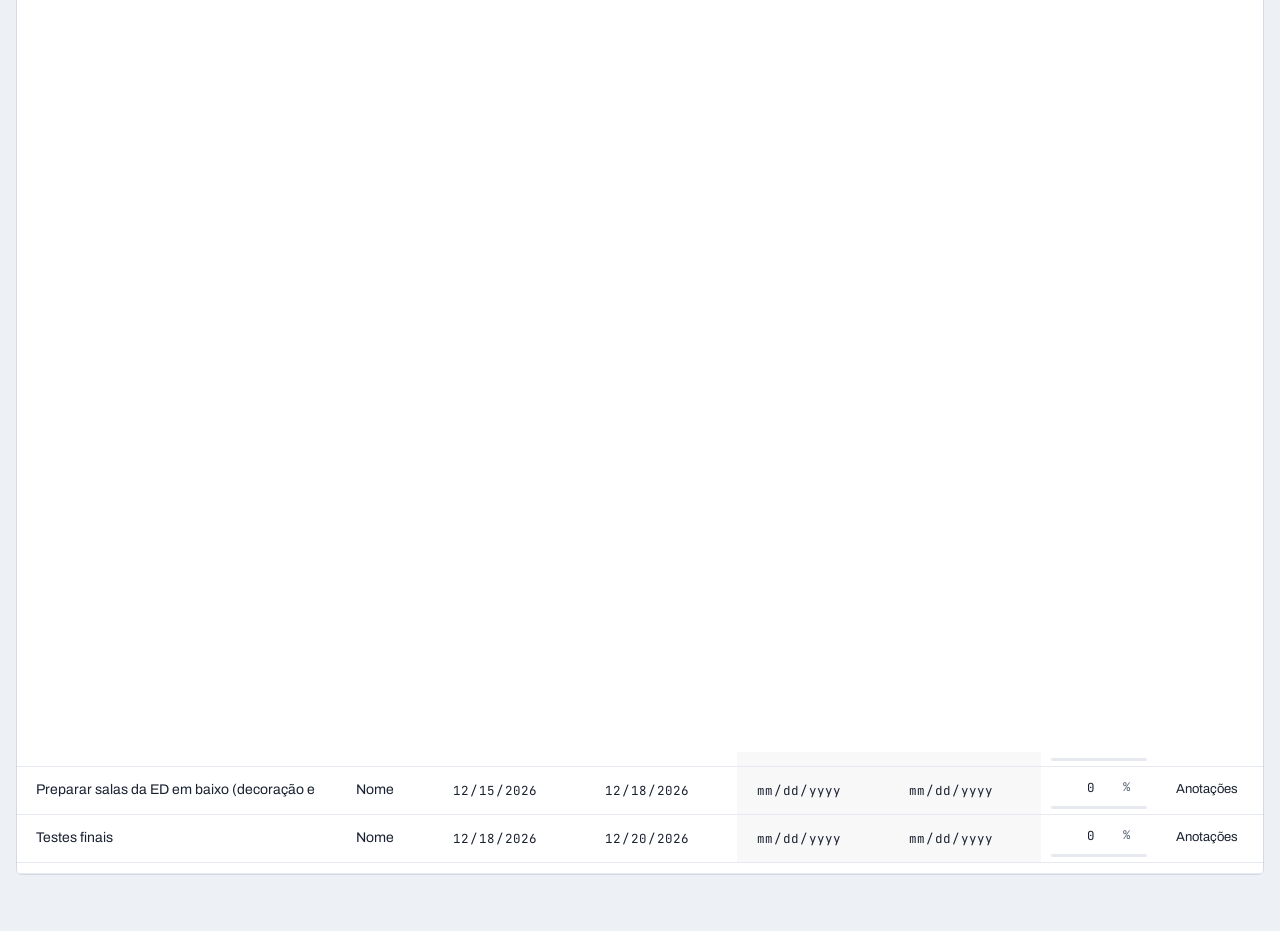
==== commit 593f0bea: "Campo de anotações por tarefa Co-Authored-By: Claude Opus 5.5 <noreply@anthropic.com> Claude-Session" ====
--- a/index.html
+++ b/index.html
@@ -11,6 +11,8 @@
 /* Página pública: só leitura */
 .btn.add,.btn.del,.g-add,.hint{display:none!important}
 .st{pointer-events:none}
+.in::placeholder{color:transparent}
+textarea.in.notes:disabled{resize:none}
 .in:disabled,.gd:disabled{opacity:1;color:var(--ink);-webkit-text-fill-color:var(--ink);cursor:default;border-color:transparent}
 .gd::-webkit-calendar-picker-indicator,.in::-webkit-calendar-picker-indicator{display:none}
 .ro{display:flex;flex-wrap:wrap;gap:4px 12px;align-items:baseline;margin-top:14px;padding:10px 14px;border:1px solid var(--line);border-radius:6px;background:var(--surface);font-size:13px;color:var(--muted)}
@@ -26,7 +28,7 @@
   var app=document.getElementById('app');
   function when(iso){try{return new Date(iso).toLocaleString('pt-PT',{timeZone:'Europe/Lisbon',day:'2-digit',month:'2-digit',year:'numeric',hour:'2-digit',minute:'2-digit'})}catch(e){return ''}}
   function lock(){
-    app.querySelectorAll('input,select,button:not(.rf)').forEach(function(e){e.disabled=true;e.tabIndex=-1});
+    app.querySelectorAll('input,select,textarea,button:not(.rf)').forEach(function(e){e.disabled=true;e.tabIndex=-1});
     var lede=app.querySelector('header .lede');
     if(lede&&!app.querySelector('.ro')){var d=document.createElement('div');d.className='ro';
       var u=window.PLANO.data.updatedAt;
--- a/style.css
+++ b/style.css
@@ -160,3 +160,10 @@
 .g-add .btn{padding:4px 10px;font-size:12px}
 @media (max-width:640px){.g-add .btn{white-space:nowrap}}
 table{min-width:1140px}
+
+/* Anotações */
+table{min-width:1400px}
+th.c-notes{width:260px}
+td.c-notes{min-width:220px}
+textarea.in.notes{display:block;resize:vertical;min-height:32px;font:13px/1.35 var(--f-body);field-sizing:content;max-height:9em}
+.g-note{display:block;max-width:100%;overflow:hidden;text-overflow:ellipsis;white-space:nowrap;font-family:var(--f-body);font-style:italic}
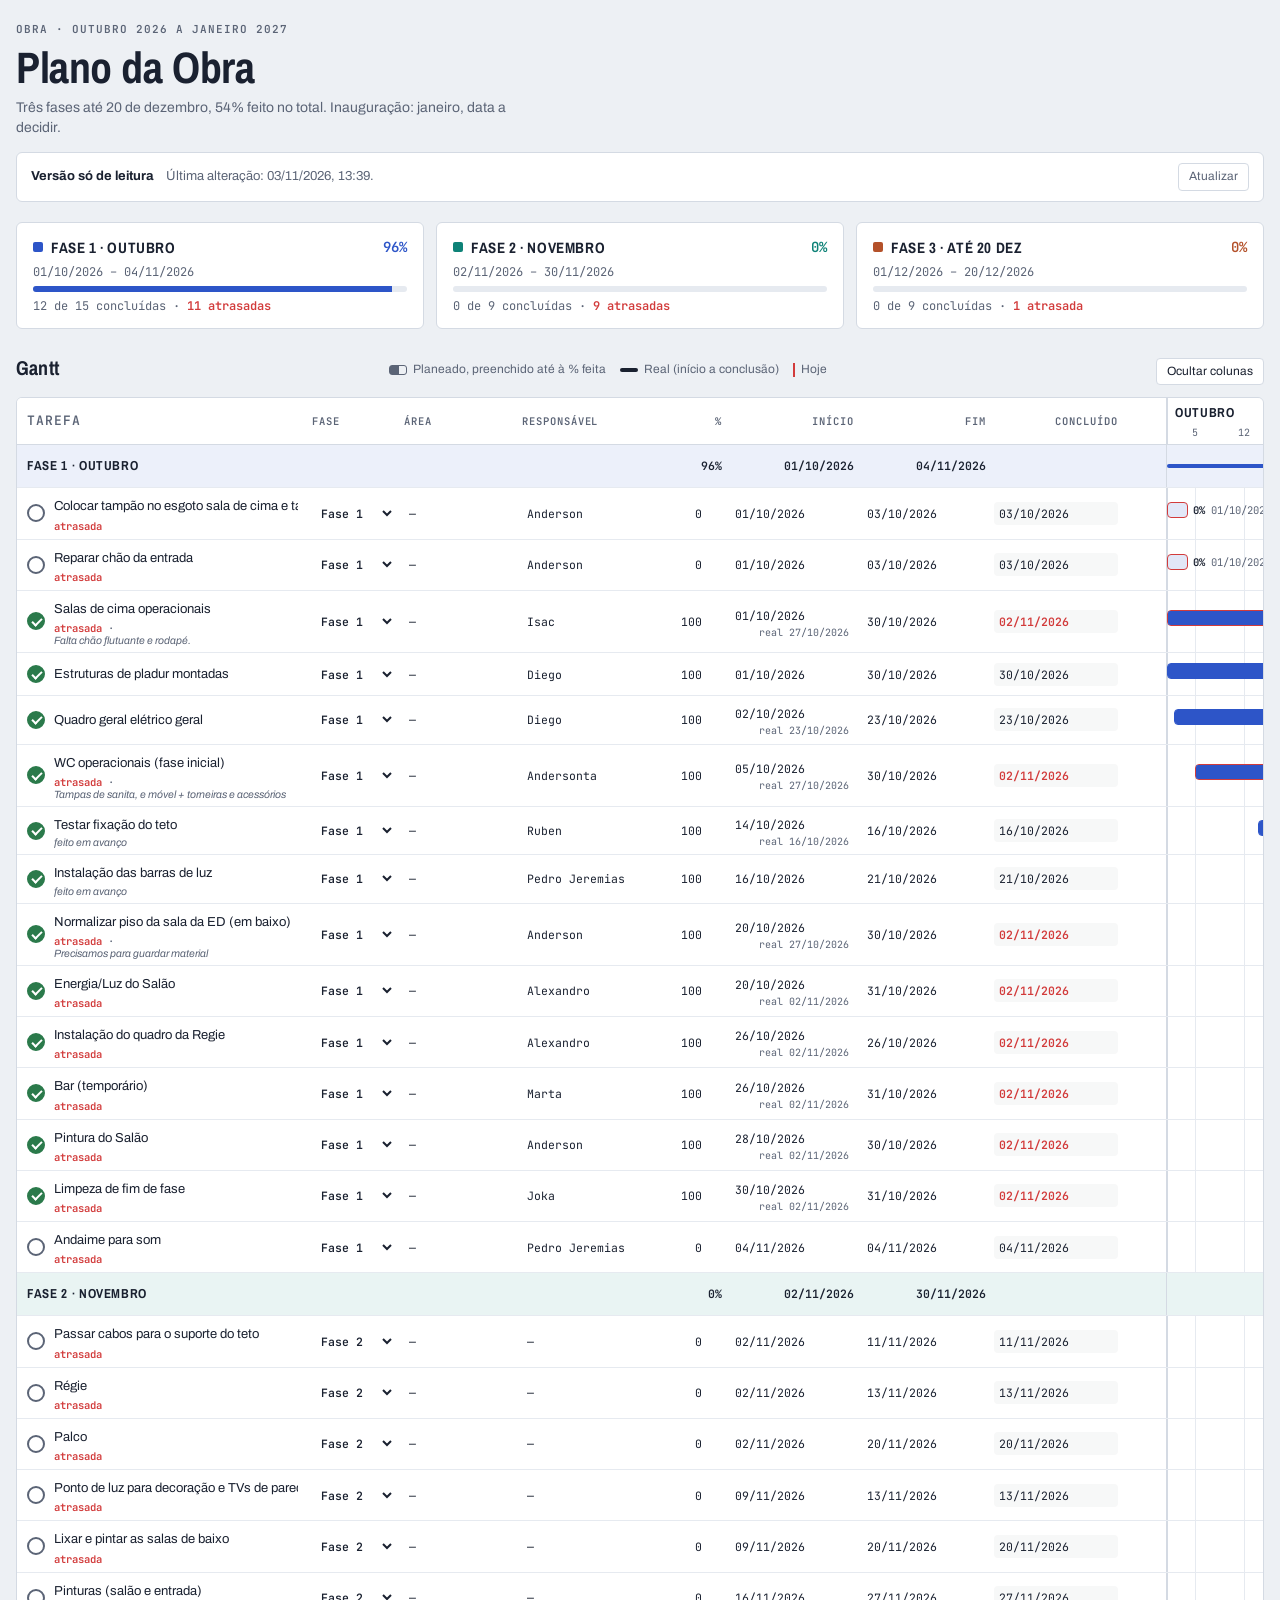
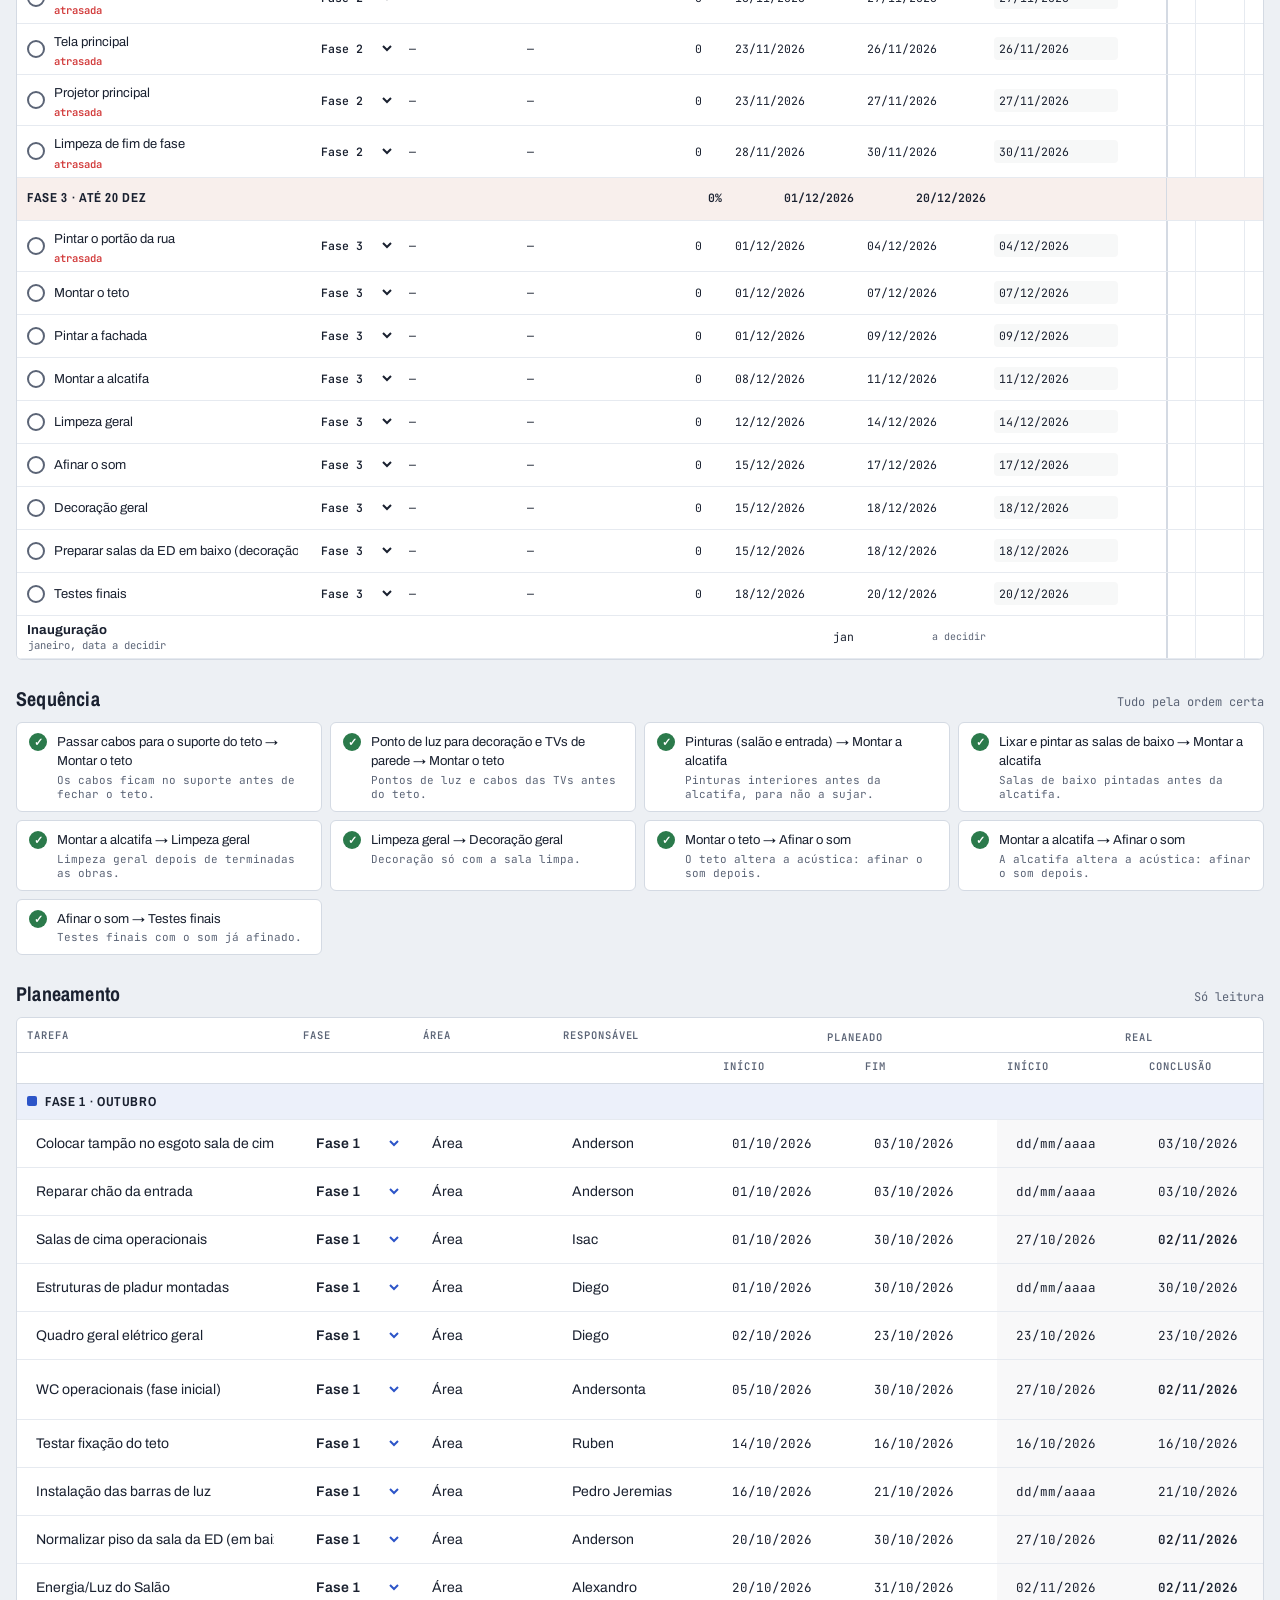
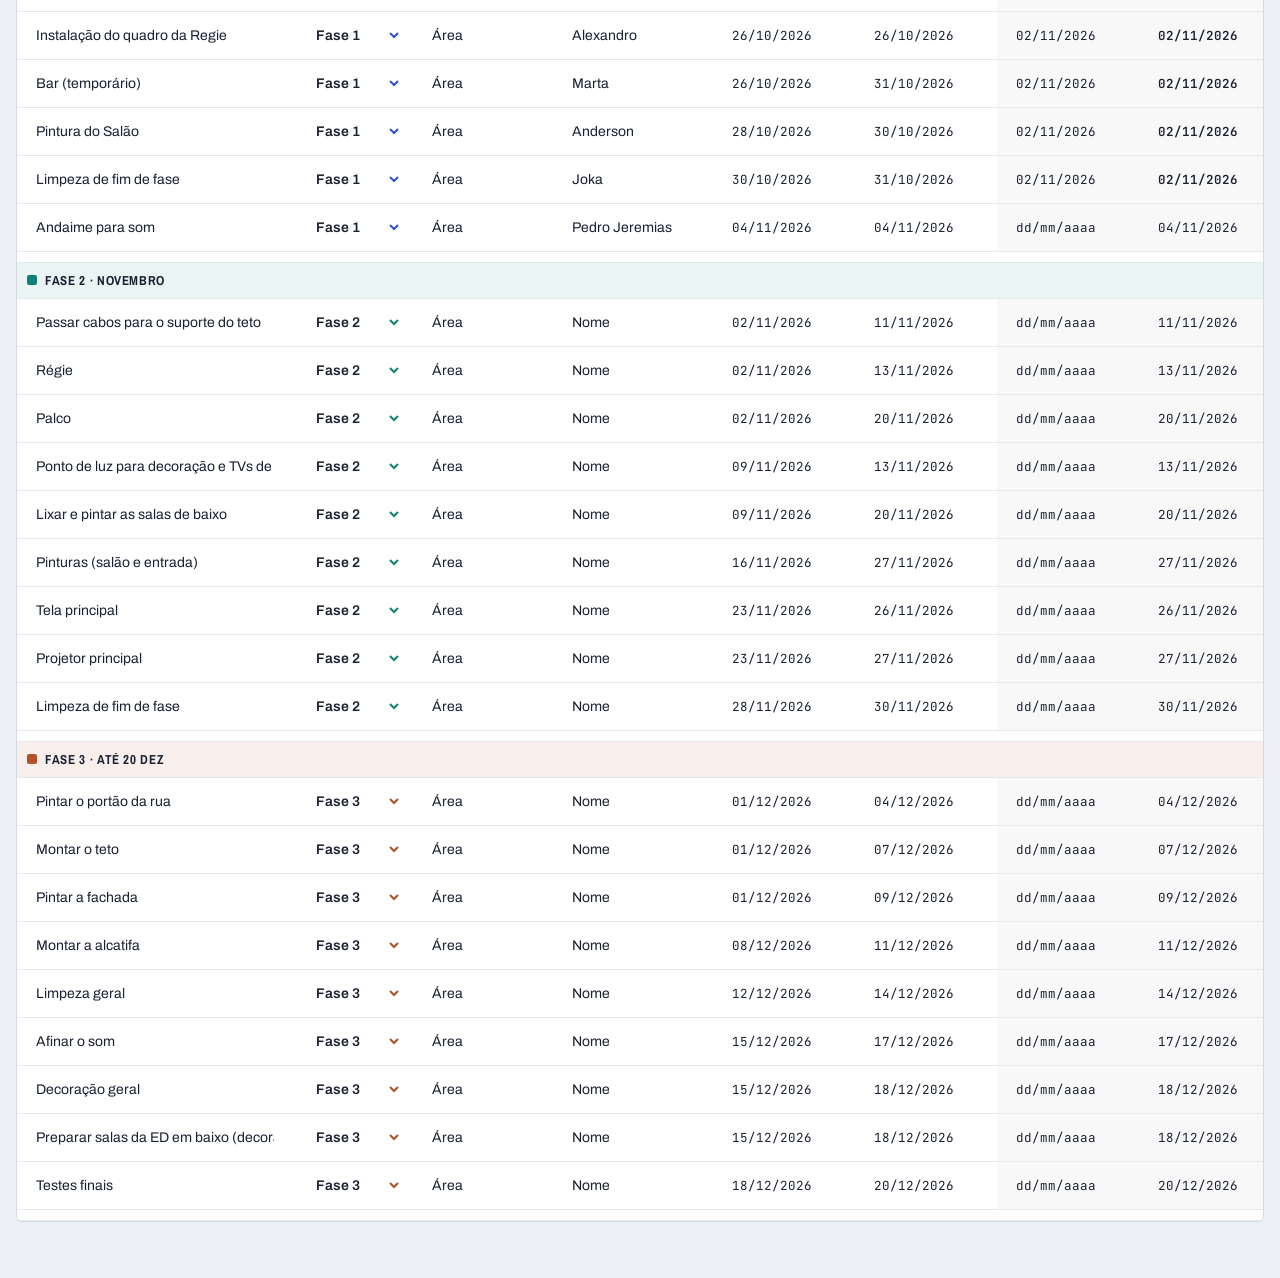
==== commit dd424832: "Datas dd/mm/aaaa, conclusão real por defeito igual ao fim, coluna Área, mover e apagar tarefas no Ga" ====
--- a/index.html
+++ b/index.html
@@ -5,13 +5,15 @@
 <meta name="viewport" content="width=device-width,initial-scale=1,viewport-fit=cover">
 <title>Plano da Obra</title>
 <link rel="stylesheet" href="https://fonts.googleapis.com/css2?family=Archivo:wght@400;500;600;700&family=Archivo+Narrow:wght@500;600;700&family=JetBrains+Mono:wght@400;500;600&display=swap">
-<link rel="stylesheet" href="style.css">
+<script>document.write('<link rel="stylesheet" href="style.css?t='+Date.now()+'">')</script>
 <style>
 :root{padding-top:env(safe-area-inset-top,0px);padding-bottom:env(safe-area-inset-bottom,0px)}body{margin:0}
 /* Página pública: só leitura */
 .btn.add,.btn.del,.g-add,.hint{display:none!important}
 .st{pointer-events:none}
 .in::placeholder{color:transparent}
+.cal,.dpick{display:none!important}
+.dfield .dtxt{padding-right:4px}
 textarea.in.notes:disabled{resize:none}
 .in:disabled,.gd:disabled{opacity:1;color:var(--ink);-webkit-text-fill-color:var(--ink);cursor:default;border-color:transparent}
 .gd::-webkit-calendar-picker-indicator,.in::-webkit-calendar-picker-indicator{display:none}
--- a/style.css
+++ b/style.css
@@ -167,3 +167,54 @@
 td.c-notes{min-width:220px}
 textarea.in.notes{display:block;resize:vertical;min-height:32px;font:13px/1.35 var(--f-body);field-sizing:content;max-height:9em}
 .g-note{display:block;max-width:100%;overflow:hidden;text-overflow:ellipsis;white-space:nowrap;font-family:var(--f-body);font-style:italic}
+
+/* Mover tarefas entre fases */
+table{min-width:1520px}
+th.c-phase{width:110px}
+td.c-phase select.in{min-width:96px;font-weight:600;color:var(--pc)}
+tr.moved td{animation:moved 1.6s ease-out}
+@keyframes moved{0%,40%{background:color-mix(in srgb,var(--pc) 18%,var(--surface))}100%{background:transparent}}
+@media (prefers-reduced-motion:reduce){tr.moved td{animation:none}}
+
+/* Data real de conclusão no Gantt */
+:root{--lw:840px}
+@media (max-width:640px){:root{--lw:170px}}
+.g-row:not(.g-phase) .g-dt.g-re{background:color-mix(in srgb,var(--ink) 3%,transparent);border-radius:4px}
+.g-dt.g-re.lt .gd{color:var(--today);font-weight:600;-webkit-text-fill-color:var(--today)}
+.g-head .g-dt.g-re{background:none}
+
+/* Datas dd/mm/aaaa com calendário */
+.dfield{position:relative;display:flex;align-items:center;min-width:0}
+.dfield .dtxt{flex:1 1 auto;min-width:0;font-family:var(--f-mono);font-variant-numeric:tabular-nums;padding-right:24px}
+.in.dtxt{min-width:122px;font-size:12.5px}
+.gd.dtxt{font-size:11.5px}
+.dfield .cal{position:absolute;right:5px;top:50%;width:13px;height:13px;margin-top:-6.5px;pointer-events:none;opacity:.55;
+  background:currentColor;-webkit-mask:url("data:image/svg+xml,%3Csvg xmlns='http://www.w3.org/2000/svg' viewBox='0 0 16 16'%3E%3Cpath d='M4 0h2v2h4V0h2v2h3v14H1V2h3zM3 6v8h10V6z'/%3E%3C/svg%3E") center/contain no-repeat;mask:url("data:image/svg+xml,%3Csvg xmlns='http://www.w3.org/2000/svg' viewBox='0 0 16 16'%3E%3Cpath d='M4 0h2v2h4V0h2v2h3v14H1V2h3zM3 6v8h10V6z'/%3E%3C/svg%3E") center/contain no-repeat}
+.dfield .dpick{position:absolute;right:0;top:0;bottom:0;width:22px;opacity:0;padding:0;border:0;margin:0;cursor:pointer;color-scheme:inherit}
+.dfield .dpick::-webkit-calendar-picker-indicator{position:absolute;inset:0;width:auto;height:auto;margin:0;cursor:pointer}
+.dfield:hover .cal{opacity:.9}
+.g-dt{flex-basis:124px}
+/* Fase no Gantt */
+:root{--lw:1010px}
+@media (max-width:640px){:root{--lw:170px}}
+.g-dt.g-fs{flex-basis:84px;text-align:left}
+.gsel{cursor:pointer;font-weight:600;color:var(--pc);-webkit-text-fill-color:var(--pc)}
+.g-row.moved .g-left{animation:moved 1.6s ease-out}
+@media (prefers-reduced-motion:reduce){.g-row.moved .g-left{animation:none}}
+
+/* Área, apagar no Gantt, ocultar colunas */
+:root{--lw:1150px}
+@media (max-width:640px){:root{--lw:170px}}
+.gantt.no-cols{--lw:300px}
+@media (max-width:640px){.gantt.no-cols{--lw:170px}}
+.gantt.no-cols .g-dt{display:none}
+.g-dt.g-ar{flex-basis:110px;text-align:left}
+.g-dt.g-del{flex-basis:30px;position:relative;text-align:right}
+.g-del .btn.del{padding:2px 7px}
+.g-del .btn.del.arm{position:absolute;right:0;top:50%;transform:translateY(-50%);white-space:nowrap;z-index:5}
+.btn.cols{font-size:12px;padding:4px 10px}
+th.c-area{width:130px}
+table{min-width:1640px}
+td.c-area .in{min-width:120px}
+td .in[data-f="owner"]{min-width:140px}
+td.c-phase select.in{min-width:100px}
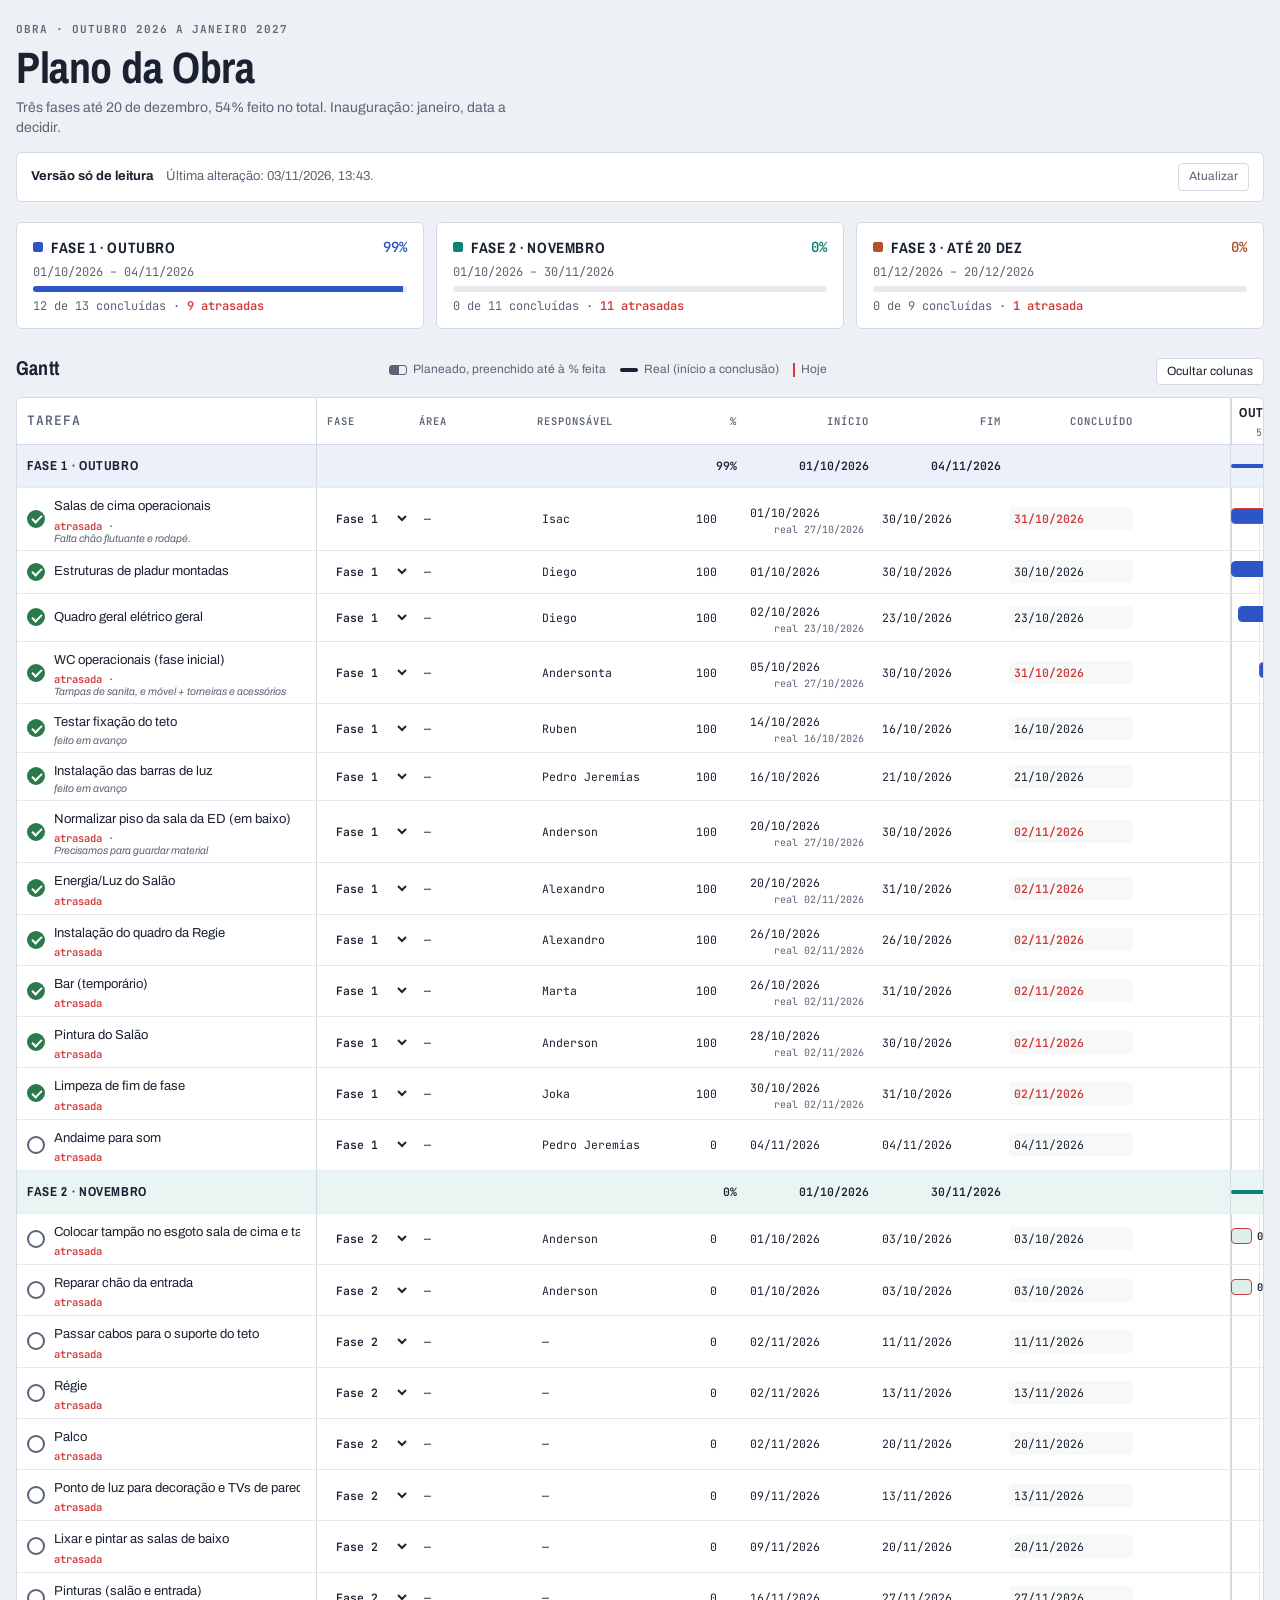
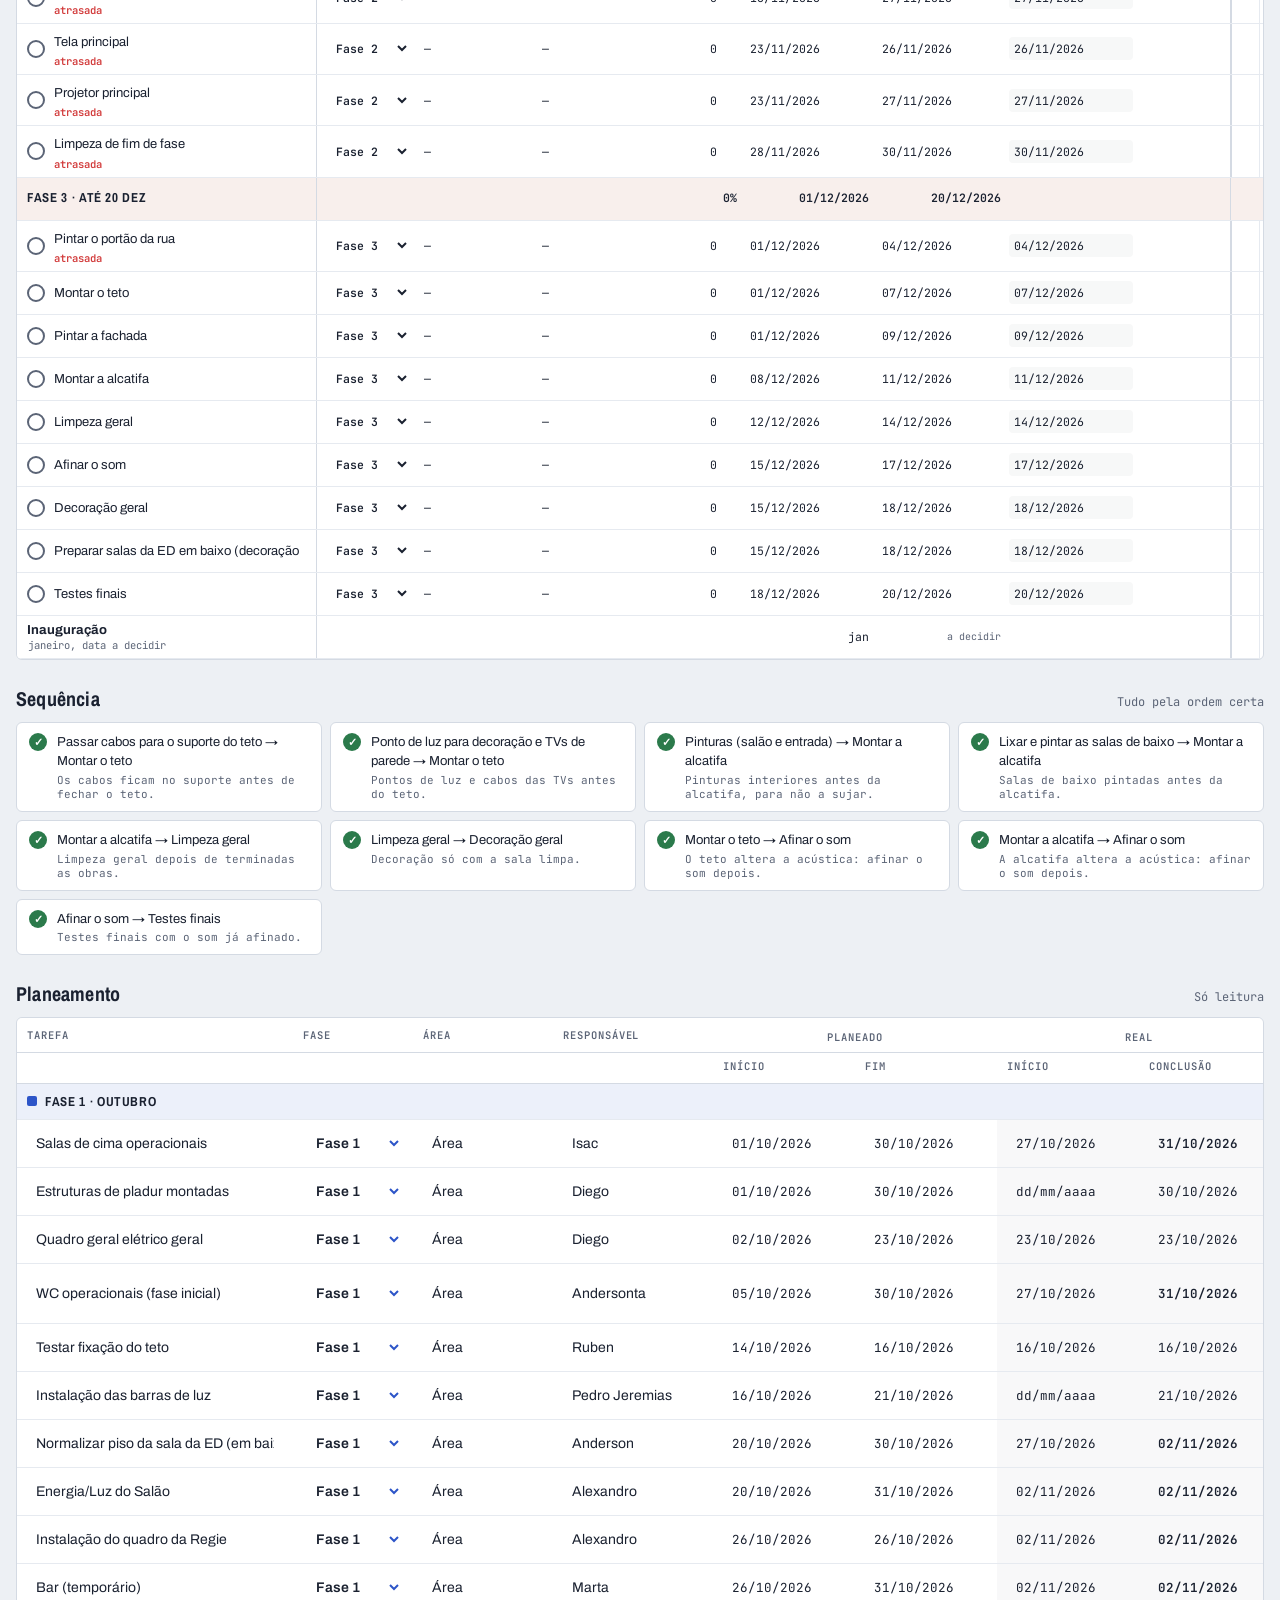
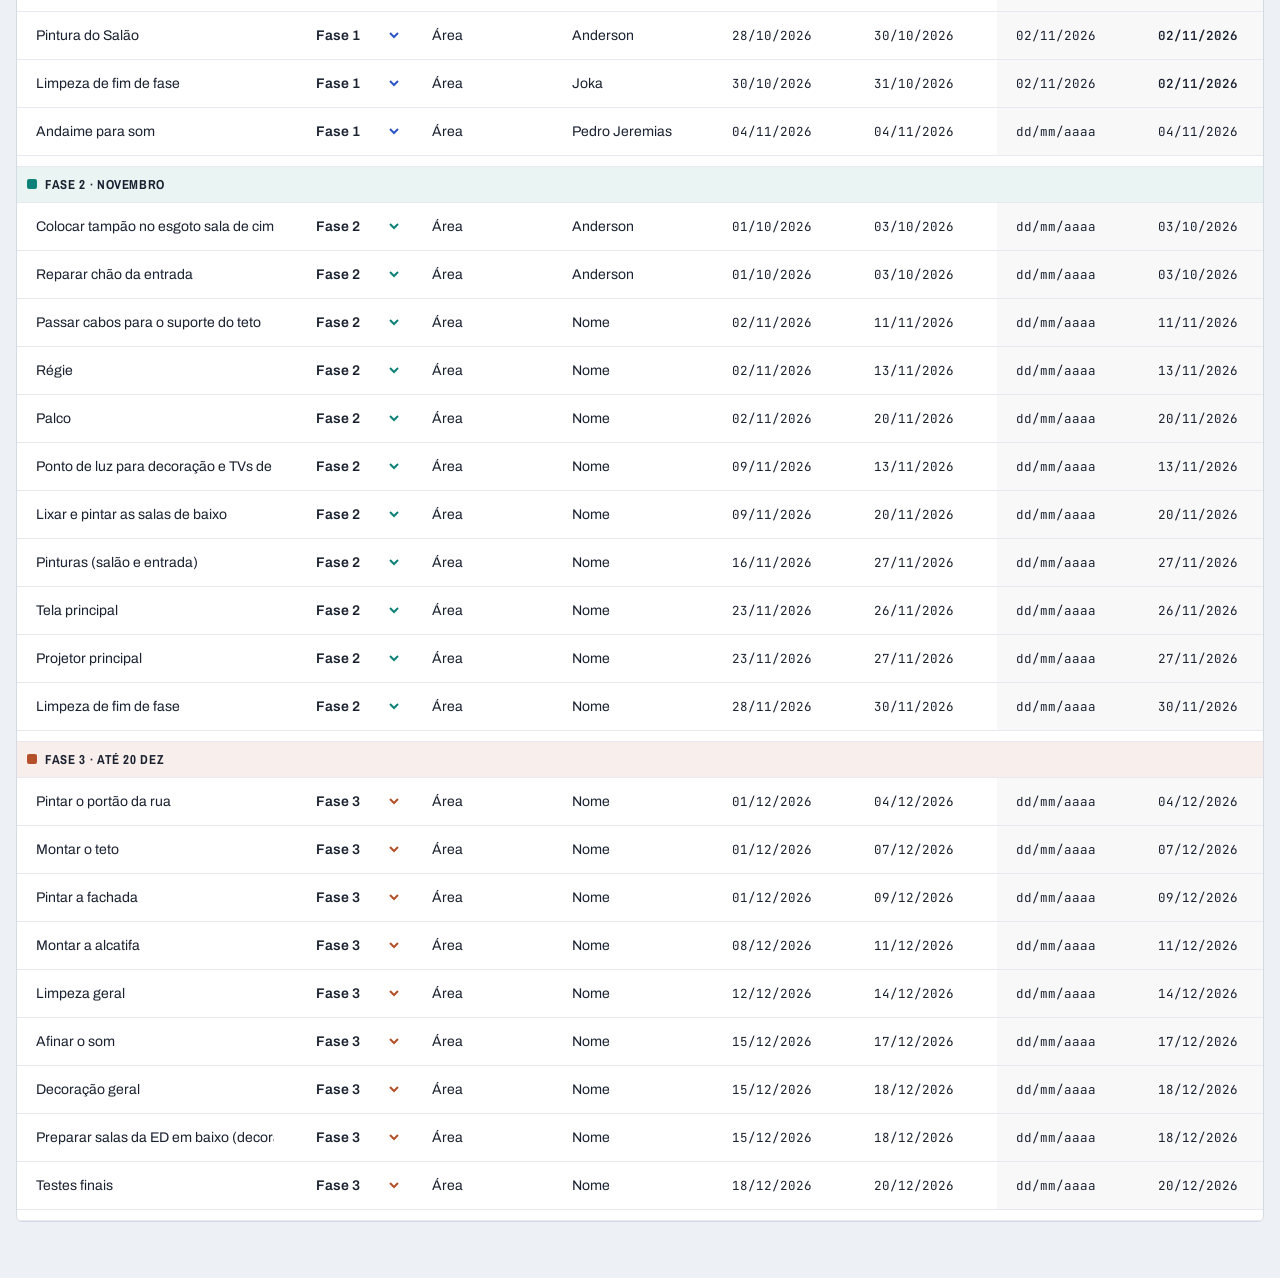
==== commit 2a5af87d: "Gantt: nome fixo e colunas a deslocar, copiar tarefa Co-Authored-By: Claude Opus 5.5 <noreply@anthro" ====
--- a/index.html
+++ b/index.html
@@ -12,7 +12,7 @@
 .btn.add,.btn.del,.g-add,.hint{display:none!important}
 .st{pointer-events:none}
 .in::placeholder{color:transparent}
-.cal,.dpick{display:none!important}
+.cal,.dpick,.btn.dup{display:none!important}
 .dfield .dtxt{padding-right:4px}
 textarea.in.notes:disabled{resize:none}
 .in:disabled,.gd:disabled{opacity:1;color:var(--ink);-webkit-text-fill-color:var(--ink);cursor:default;border-color:transparent}
--- a/style.css
+++ b/style.css
@@ -205,8 +205,6 @@
 /* Área, apagar no Gantt, ocultar colunas */
 :root{--lw:1150px}
 @media (max-width:640px){:root{--lw:170px}}
-.gantt.no-cols{--lw:300px}
-@media (max-width:640px){.gantt.no-cols{--lw:170px}}
 .gantt.no-cols .g-dt{display:none}
 .g-dt.g-ar{flex-basis:110px;text-align:left}
 .g-dt.g-del{flex-basis:30px;position:relative;text-align:right}
@@ -218,3 +216,29 @@
 td.c-area .in{min-width:120px}
 td .in[data-f="owner"]{min-width:140px}
 td.c-phase select.in{min-width:100px}
+
+/* Nome fixo à esquerda; colunas de edição deslocam-se com o calendário */
+:root{--nw:300px;--cw:878px}
+@media (max-width:640px){:root{--nw:170px;--cw:0px}}
+.gantt{--lw:calc(var(--nw) + var(--cw))}
+.gantt.no-cols{--cw:0px}
+.g-left{flex:0 0 var(--nw);width:var(--nw)}
+.g-cols{flex:0 0 var(--cw);width:var(--cw);box-sizing:border-box;display:flex;align-items:center;gap:8px;padding:6px 10px;border-right:1px solid var(--line);background:var(--surface);min-width:0}
+.g-head .g-cols{border-bottom:1px solid var(--line)}
+.g-phase .g-cols{background:color-mix(in srgb,var(--pc) 9%,var(--surface))}
+.gantt.no-cols .g-cols{display:none}
+@media (max-width:640px){.g-cols{display:none}}
+.g-cols .g-dt{flex-shrink:0}
+
+.g-head .g-cols .g-dt{text-transform:uppercase}
+/* Copiar tarefa */
+:root{--cw:914px}
+@media (max-width:640px){:root{--cw:0px}}
+.g-dt.g-del{flex-basis:62px;display:flex;justify-content:flex-end;gap:4px}
+td.c-act{white-space:nowrap}
+td.c-act .btn{margin-left:4px}
+.btn.dup{width:26px;height:24px;padding:0;position:relative;vertical-align:middle;color:var(--muted)}
+.btn.dup::before{content:"";position:absolute;inset:0;margin:auto;width:13px;height:13px;background:currentColor;
+  -webkit-mask:url("data:image/svg+xml,%3Csvg xmlns='http://www.w3.org/2000/svg' viewBox='0 0 16 16'%3E%3Cpath d='M5 0h11v11H5zM7 2v7h7V2zM0 5h3v2H2v7h7v-1h2v3H0z'/%3E%3C/svg%3E") center/contain no-repeat;
+  mask:url("data:image/svg+xml,%3Csvg xmlns='http://www.w3.org/2000/svg' viewBox='0 0 16 16'%3E%3Cpath d='M5 0h11v11H5zM7 2v7h7V2zM0 5h3v2H2v7h7v-1h2v3H0z'/%3E%3C/svg%3E") center/contain no-repeat}
+.btn.dup:hover{color:var(--ink)}
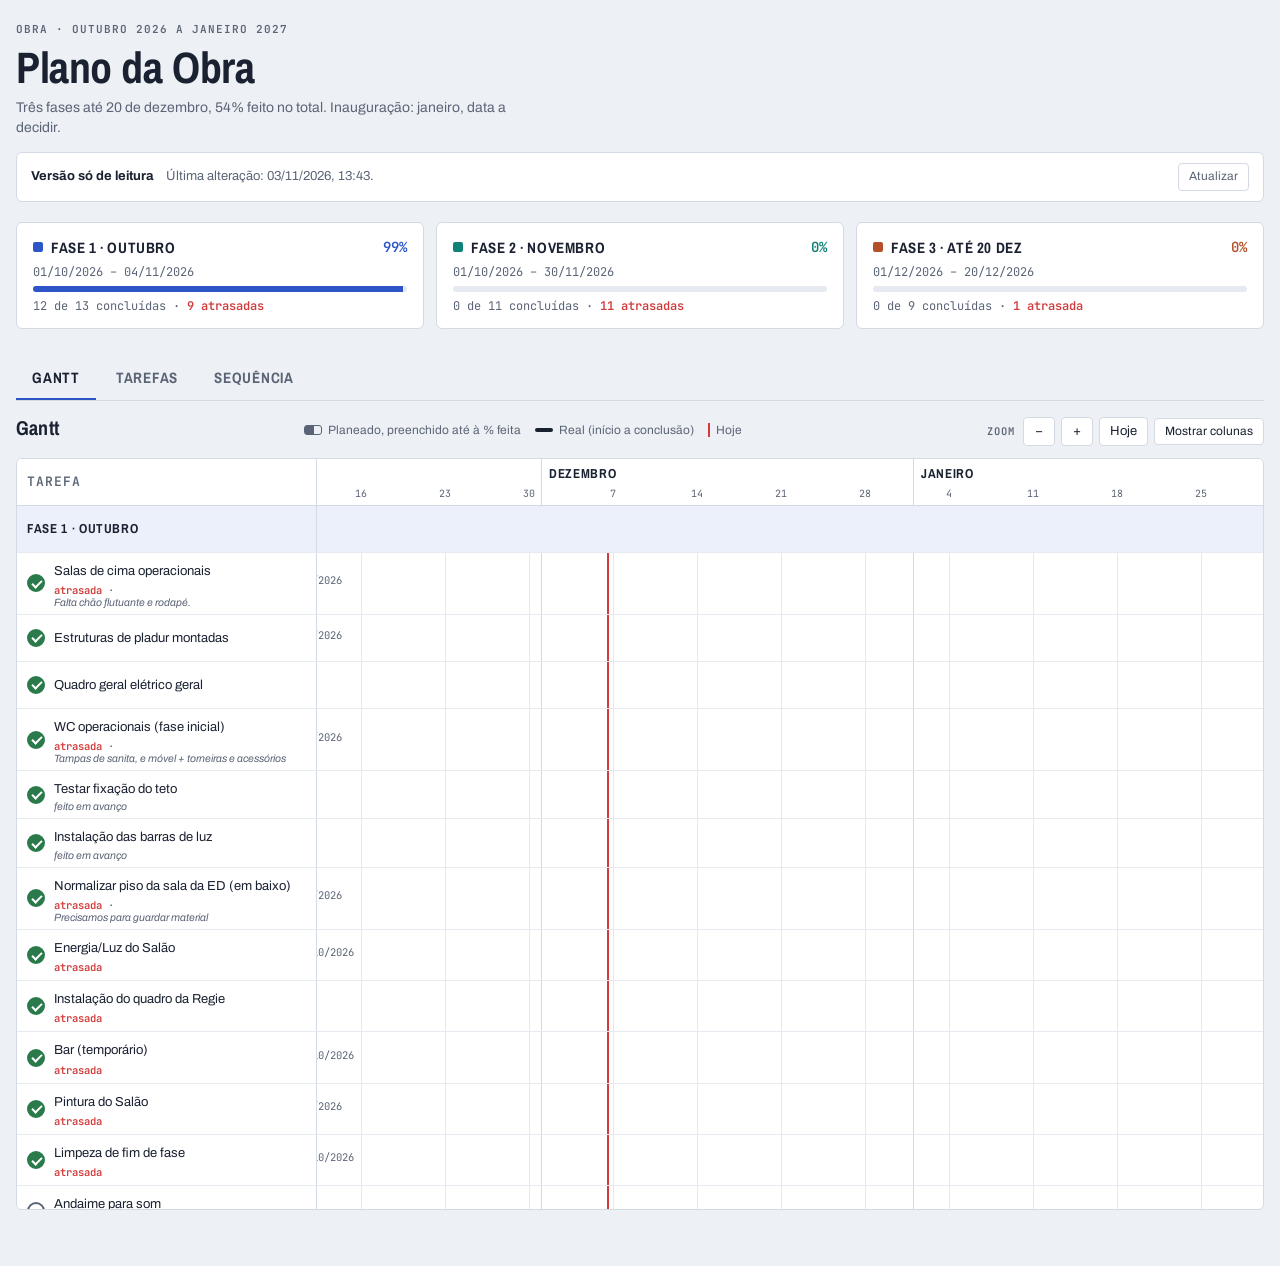
==== commit 2f68825e: "Separadores Gantt / Tarefas / Sequência, Gantt grande com zoom Co-Authored-By: Claude Opus 5.5 <nore" ====
--- a/index.html
+++ b/index.html
@@ -30,7 +30,7 @@
   var app=document.getElementById('app');
   function when(iso){try{return new Date(iso).toLocaleString('pt-PT',{timeZone:'Europe/Lisbon',day:'2-digit',month:'2-digit',year:'numeric',hour:'2-digit',minute:'2-digit'})}catch(e){return ''}}
   function lock(){
-    app.querySelectorAll('input,select,textarea,button:not(.rf)').forEach(function(e){e.disabled=true;e.tabIndex=-1});
+    app.querySelectorAll('input,select,textarea,button:not(.rf):not(.tab):not(.zm):not(.cols)').forEach(function(e){e.disabled=true;e.tabIndex=-1});
     var lede=app.querySelector('header .lede');
     if(lede&&!app.querySelector('.ro')){var d=document.createElement('div');d.className='ro';
       var u=window.PLANO.data.updatedAt;
--- a/style.css
+++ b/style.css
@@ -242,3 +242,21 @@
   -webkit-mask:url("data:image/svg+xml,%3Csvg xmlns='http://www.w3.org/2000/svg' viewBox='0 0 16 16'%3E%3Cpath d='M5 0h11v11H5zM7 2v7h7V2zM0 5h3v2H2v7h7v-1h2v3H0z'/%3E%3C/svg%3E") center/contain no-repeat;
   mask:url("data:image/svg+xml,%3Csvg xmlns='http://www.w3.org/2000/svg' viewBox='0 0 16 16'%3E%3Cpath d='M5 0h11v11H5zM7 2v7h7V2zM0 5h3v2H2v7h7v-1h2v3H0z'/%3E%3C/svg%3E") center/contain no-repeat}
 .btn.dup:hover{color:var(--ink)}
+
+/* Separadores e Gantt grande */
+#app{max-width:1840px}
+.tabs{display:flex;gap:4px;border-bottom:1px solid var(--line);margin-bottom:-12px;overflow-x:auto}
+.tab{appearance:none;border:0;background:none;padding:10px 16px;font:700 15px var(--f-display);text-transform:uppercase;letter-spacing:.05em;color:var(--muted);cursor:pointer;border-bottom:3px solid transparent;margin-bottom:-1px;white-space:nowrap}
+.tab:hover{color:var(--ink)}
+.tab.on{color:var(--ink);border-bottom-color:var(--p1)}
+.g-tools{display:flex;align-items:center;gap:6px;flex-wrap:wrap}
+.g-tools .zl{font:600 10.5px var(--f-mono);text-transform:uppercase;letter-spacing:.09em;color:var(--muted);margin-right:2px}
+.btn.zm{min-width:32px;padding:4px 10px;font-size:13px}
+.btn.zm:disabled{opacity:.4;cursor:default}
+.pane-gantt .gantt{max-height:calc(100vh - 150px);min-height:480px;overflow:auto}
+.pane-gantt .g-head{position:sticky;top:0;z-index:6;background:var(--surface)}
+.pane-gantt .g-head .g-left{z-index:7}
+.g-row{min-height:46px}
+.bar{height:18px;margin-top:-12px}
+.pane[hidden],[hidden]{display:none!important}
+td .in[data-f="name"]{min-width:280px}
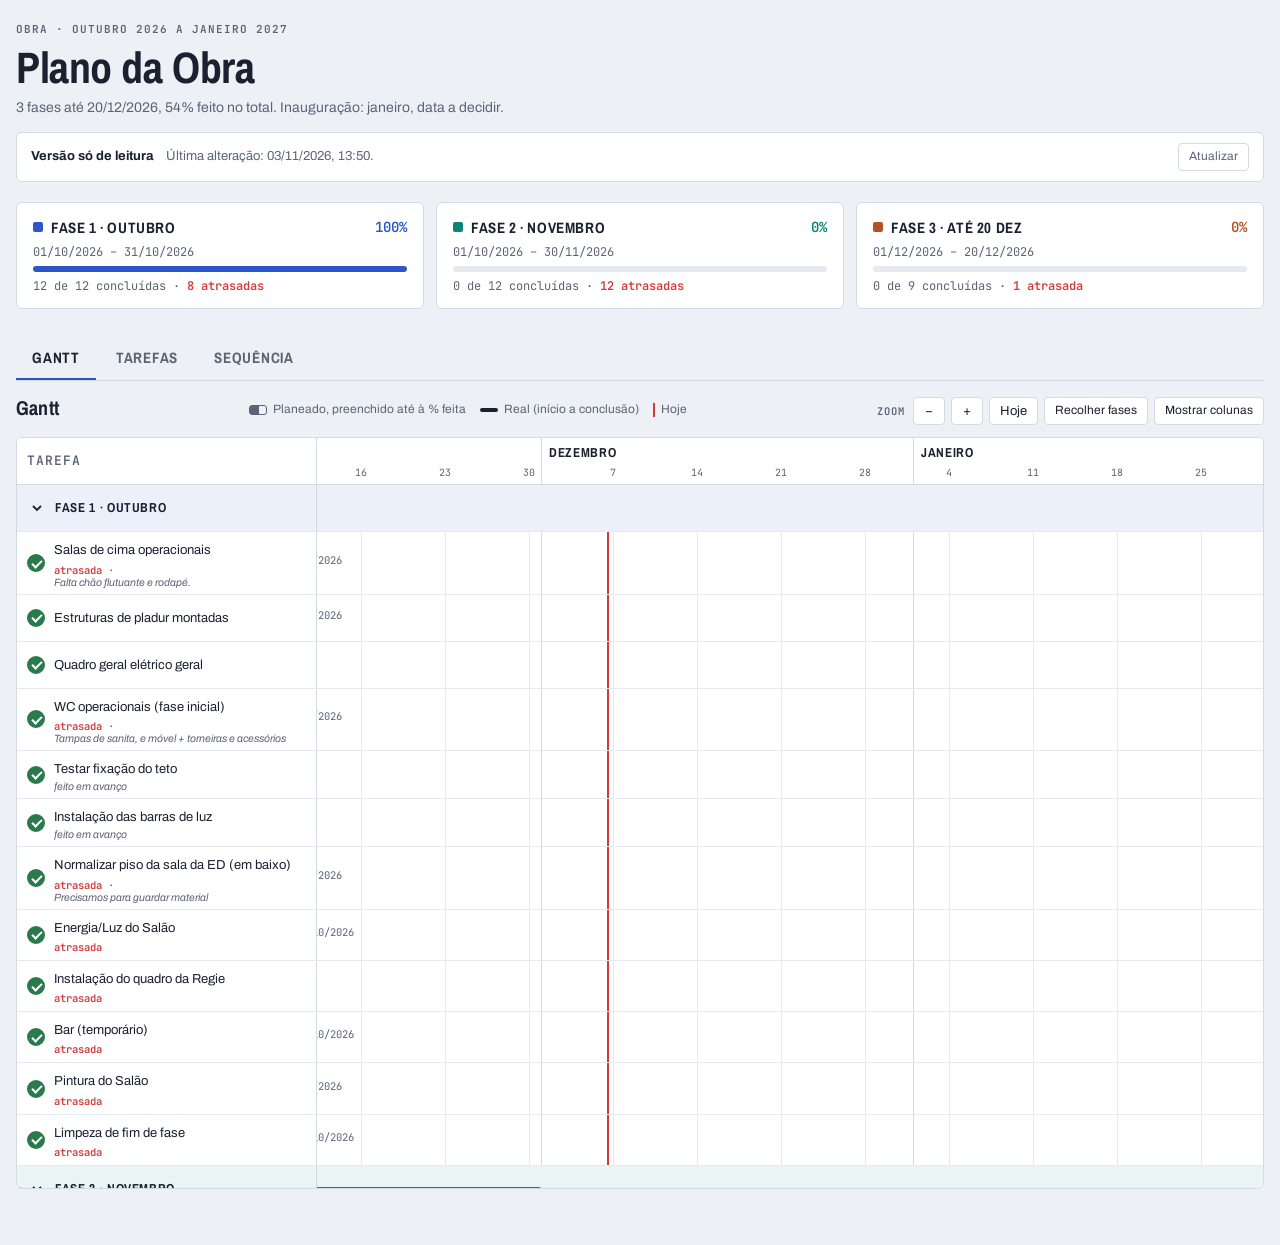
==== commit c1e8e9da: "Recolher/expandir fases; adicionar, renomear e apagar fases Co-Authored-By: Claude Opus 5.5 <noreply" ====
--- a/index.html
+++ b/index.html
@@ -30,7 +30,7 @@
   var app=document.getElementById('app');
   function when(iso){try{return new Date(iso).toLocaleString('pt-PT',{timeZone:'Europe/Lisbon',day:'2-digit',month:'2-digit',year:'numeric',hour:'2-digit',minute:'2-digit'})}catch(e){return ''}}
   function lock(){
-    app.querySelectorAll('input,select,textarea,button:not(.rf):not(.tab):not(.zm):not(.cols)').forEach(function(e){e.disabled=true;e.tabIndex=-1});
+    app.querySelectorAll('input,select,textarea,button:not(.rf):not(.tab):not(.zm):not(.cols):not(.coll):not(.collall)').forEach(function(e){e.disabled=true;e.tabIndex=-1});
     var lede=app.querySelector('header .lede');
     if(lede&&!app.querySelector('.ro')){var d=document.createElement('div');d.className='ro';
       var u=window.PLANO.data.updatedAt;
--- a/style.css
+++ b/style.css
@@ -260,3 +260,26 @@
 .bar{height:18px;margin-top:-12px}
 .pane[hidden],[hidden]{display:none!important}
 td .in[data-f="name"]{min-width:280px}
+
+/* Mais cores de fase */
+:root{--p4:#7A4FC2;--p5:#8A6D0B;--p6:#B23A7A}
+@media (prefers-color-scheme: dark){:root:not([data-theme="light"]){--p4:#A98AF0;--p5:#D6B44A;--p6:#EE7DB6}}
+:root[data-theme="dark"]{--p4:#A98AF0;--p5:#D6B44A;--p6:#EE7DB6}
+/* Recolher fases */
+.coll{flex:none;width:20px;height:20px;padding:0;border:0;border-radius:4px;background:transparent;cursor:pointer;position:relative;color:var(--ink)}
+.coll:hover{background:color-mix(in srgb,var(--pc,var(--muted)) 18%,transparent)}
+.coll::before{content:"";position:absolute;inset:0;margin:auto;width:10px;height:10px;background:currentColor;transition:transform .15s ease;
+  -webkit-mask:url("data:image/svg+xml,%3Csvg xmlns='http://www.w3.org/2000/svg' viewBox='0 0 10 10'%3E%3Cpath d='M1 3l4 4 4-4' fill='none' stroke='black' stroke-width='1.8'/%3E%3C/svg%3E") center/contain no-repeat;
+  mask:url("data:image/svg+xml,%3Csvg xmlns='http://www.w3.org/2000/svg' viewBox='0 0 10 10'%3E%3Cpath d='M1 3l4 4 4-4' fill='none' stroke='black' stroke-width='1.8'/%3E%3C/svg%3E") center/contain no-repeat}
+.coll.shut::before{transform:rotate(-90deg)}
+@media (prefers-reduced-motion:reduce){.coll::before{transition:none}}
+.g-phase .g-name{display:flex;align-items:baseline;gap:8px;flex-wrap:wrap}
+.ph-n{font:500 11px var(--f-mono);color:var(--muted);text-transform:none;letter-spacing:0}
+.ph-cell{display:flex;align-items:center;gap:8px;flex-wrap:wrap}
+.ph-cell i{flex:none}
+tr.ph-row td i{margin-right:0}
+.in.ph-name{width:auto;min-width:240px;max-width:420px;font:700 13px var(--f-display);text-transform:uppercase;letter-spacing:.05em;padding:4px 6px}
+.ph-cell .btn.del{margin-left:8px;font:500 12px var(--f-body);text-transform:none;letter-spacing:0;padding:4px 10px}
+.btn.collall{font-size:12px;padding:4px 10px}
+.pane .sec-head h2+.btn.collall{margin-right:auto}
+.btn.addph{color:var(--ink);border-style:dashed}
